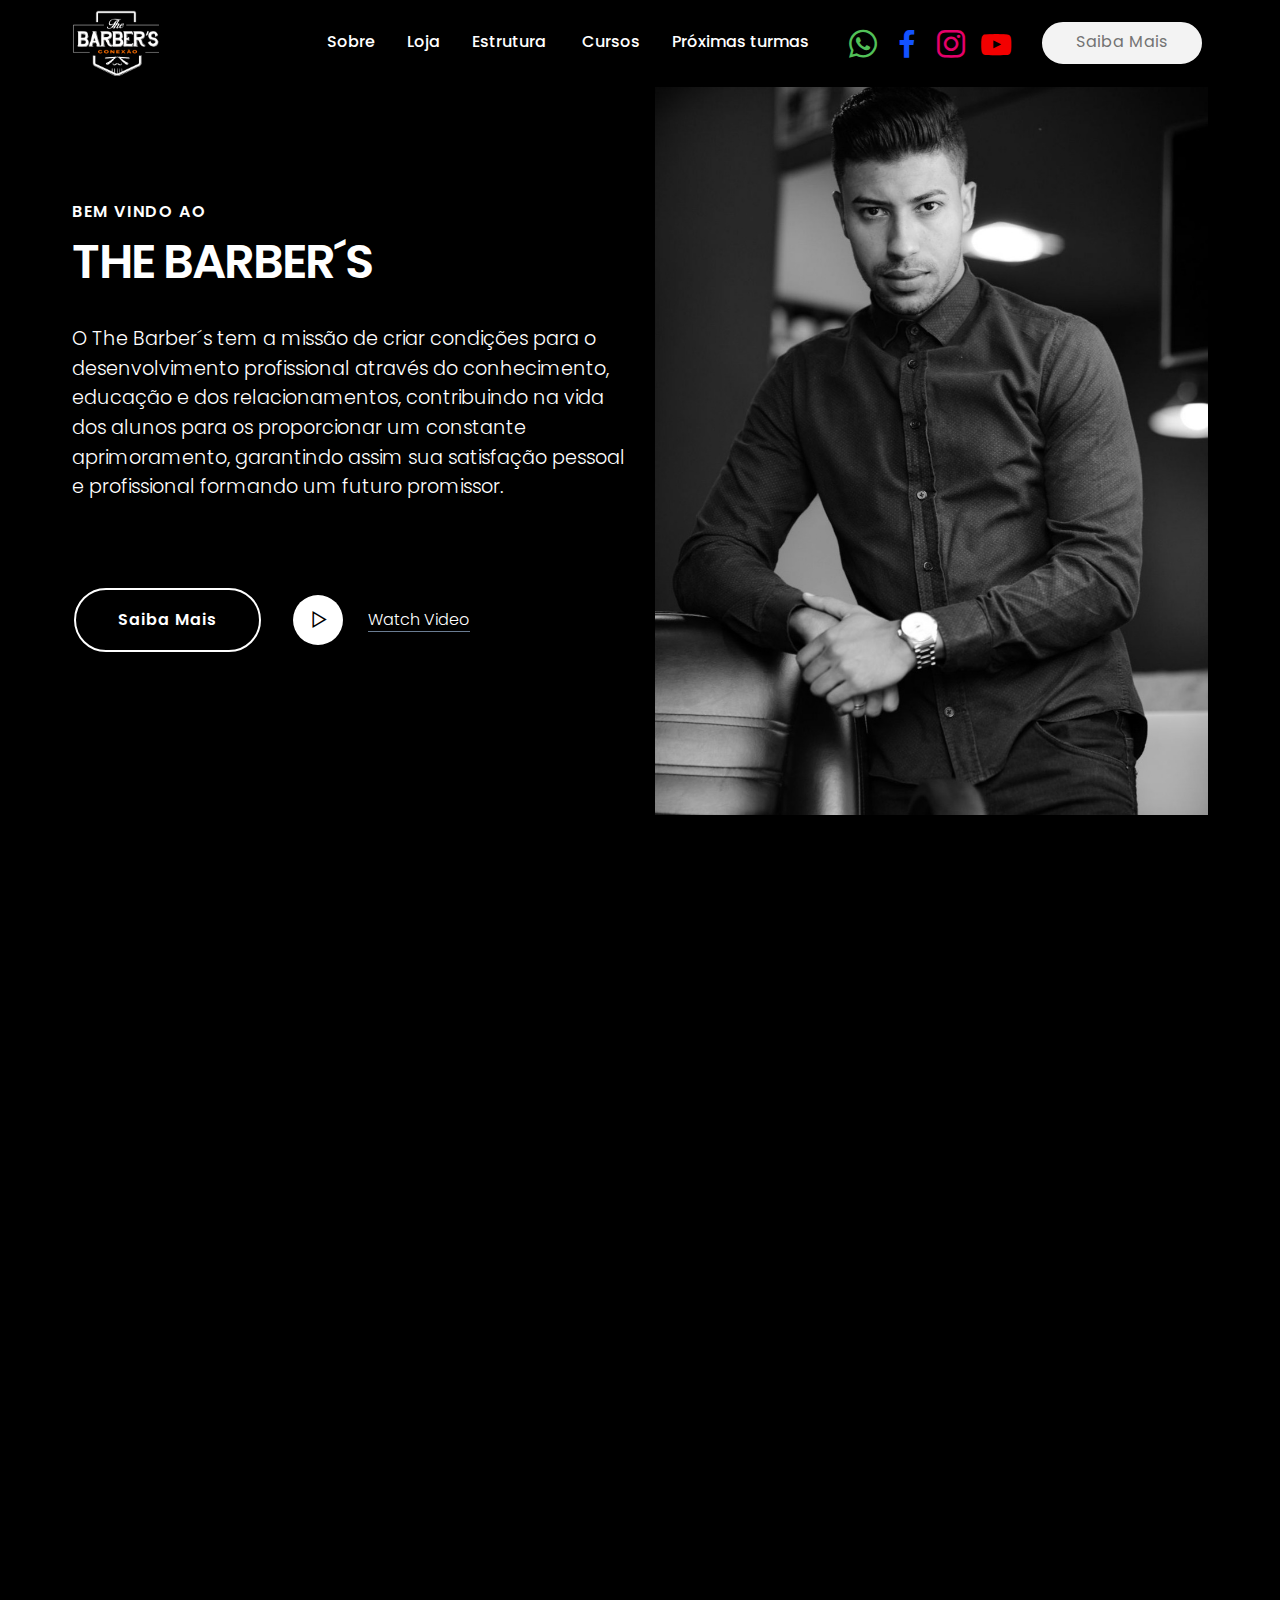
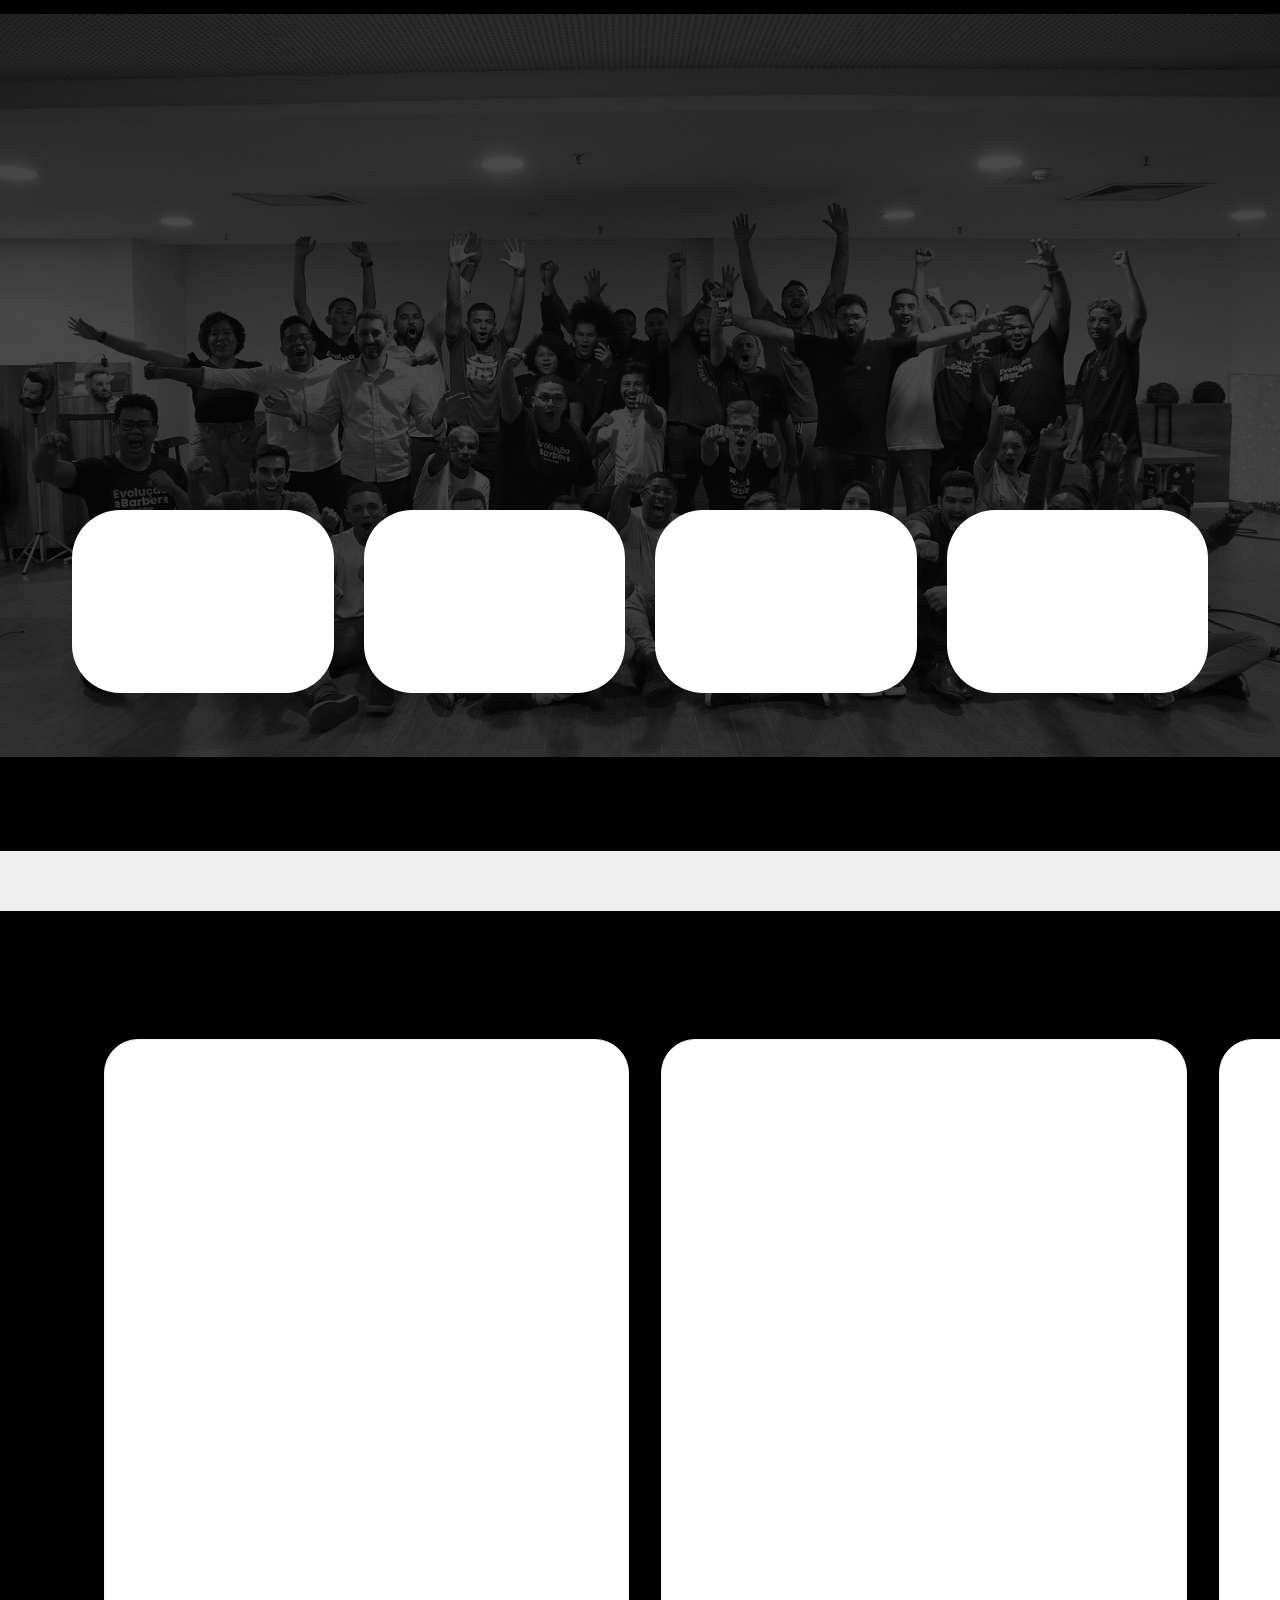
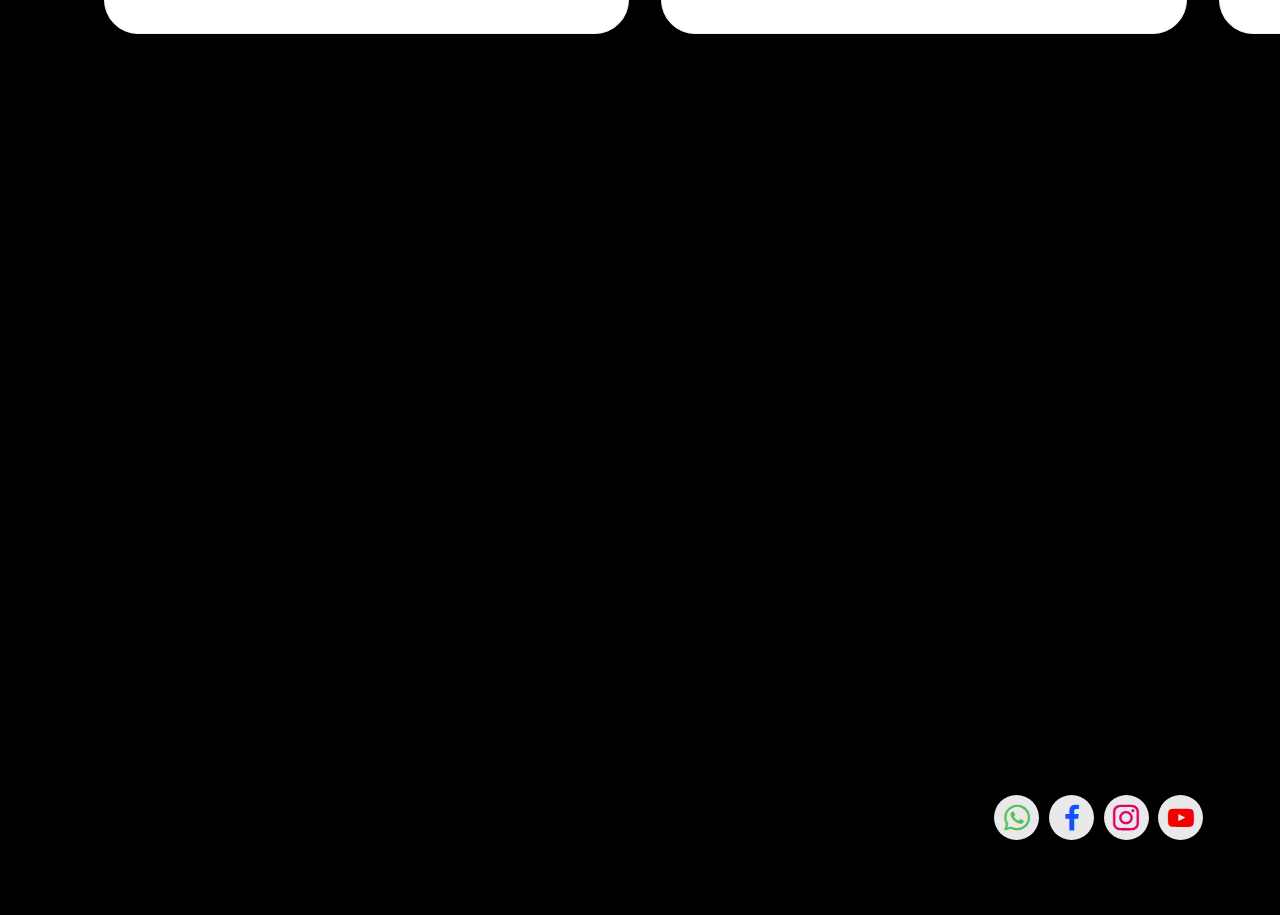
==== page1.html @ 545c78f2 "Add files via upload" ====
<!DOCTYPE html>
<html  >
<head>
  
  <meta charset="UTF-8">
  <meta http-equiv="X-UA-Compatible" content="IE=edge">
  
  <meta name="twitter:card" content="summary_large_image"/>
  <meta name="twitter:image:src" content="assets/images/page1-meta.png">
  <meta property="og:image" content="assets/images/page1-meta.png">
  <meta name="twitter:title" content="Cursos">
  <meta name="viewport" content="width=device-width, initial-scale=1, minimum-scale=1">
  <link rel="shortcut icon" href="assets/images/tge-barbers-dourado-128x128.png" type="image/x-icon">
  <meta name="description" content="O The Barber`s tem a missão de criar condições para o desenvolvimento profissional através do conhecimento, educação e dos relacionamentos, contribuindo na vida dos alunos para os proporcionar um constante aprimoramento, garantindo assim sua satisfação pessoal e profissional formando um futuro promissor.">
  
  
  <title>Cursos</title>
  <link rel="stylesheet" href="assets/web/assets/mobirise-icons2/mobirise2.css">
  <link rel="stylesheet" href="assets/web/assets/mobirise-icons/mobirise-icons.css">
  <link rel="stylesheet" href="assets/icon54-v2/style.css">
  <link rel="stylesheet" href="assets/tether/tether.min.css">
  <link rel="stylesheet" href="assets/bootstrap/css/bootstrap.min.css">
  <link rel="stylesheet" href="assets/bootstrap/css/bootstrap-grid.min.css">
  <link rel="stylesheet" href="assets/bootstrap/css/bootstrap-reboot.min.css">
  <link rel="stylesheet" href="assets/animatecss/animate.min.css">
    <link rel="stylesheet" href="assets/popup-overlay-plugin/style.css">
  <link rel="stylesheet" href="assets/dropdown/css/style.css">
  <link rel="stylesheet" href="assets/socicon/css/styles.css">
  <link rel="stylesheet" href="assets/theme/css/style.css">
  <link rel="preload" href="https://fonts.googleapis.com/css?family=Poppins:100,100i,200,200i,300,300i,400,400i,500,500i,600,600i,700,700i,800,800i,900,900i&display=swap" as="style" onload="this.onload=null;this.rel='stylesheet'">
  <noscript><link rel="stylesheet" href="https://fonts.googleapis.com/css?family=Poppins:100,100i,200,200i,300,300i,400,400i,500,500i,600,600i,700,700i,800,800i,900,900i&display=swap"></noscript>
  <link rel="preload" as="style" href="assets/mobirise/css/mbr-additional.css"><link rel="stylesheet" href="assets/mobirise/css/mbr-additional.css" type="text/css">
  
  
  
  

</head>
<body>
  
  <section class="header1 firmm4_header1 cid-tq0Q5koAk8" id="header1-3v">

    

    

    <div class="container">
        <div class="row justify-content-center align-items-center">
            <div class="col-lg-6 col-md-6 col-12 head_block">
                <h3 class="mbr-section-subtitle mbr-fonts-style display-4">BEM VINDO AO</h3>
                <h1 class="mbr-section-title mbr-fonts-style display-1"><strong>THE BARBER´S</strong></h1>
                <p class="mbr-text mbr-fonts-style display-7">O The Barber´s tem a missão de criar condições para o desenvolvimento profissional através do conhecimento, educação e dos relacionamentos, contribuindo na vida dos alunos para os proporcionar um constante aprimoramento, garantindo assim sua satisfação pessoal e profissional formando um futuro promissor.
<br>
<br></p>
                <div class="buttons_wrap">
                    <div class="btn_group">
                        <div class="mbr-section-btn"><a class="btn btn-md btn-secondary-outline display-4" href="#">Saiba Mais</a></div>
                        <div class="popup_video" data-modal=".modalWindow">
                            <div class="mbr-media show-modal">
                                <span class="mobi-mbri mobi-mbri-play mbr-iconfont mbr-iconfont-btn"></span>
                            </div>
                            <p class="popup__text mbr-fonts-style display-4">Watch Video</p>
                        </div>
                        <div>
                    </div>
                        <div class="modalWindow" style="display: none;">
                            <div class="modalWindow-container">
                                <div class="modalWindow-video-container">
                                    <div class="modalWindow-video">
                                        <iframe width="100%" height="100%" frameborder="0" allowfullscreen="1" data-src="https://youtu.be/35Im-lJHir0"></iframe>
                                    </div>
                                    <a class="close" role="button" data-dismiss="modal">
                                        <span aria-hidden="true" class="mbri-close mbr-iconfont closeModal"></span>
                                        <span class="sr-only">Close</span>
                                    </a>
                                </div>
                            </div>
                        </div>
                    </div>
                </div>
            </div>
            <div class="col-lg-6 col-md-7 col-12 image_img">
                <img src="assets/images/mmm-33601.preview-1201x1800.jpeg" alt="">
            </div>
        </div>
    </div>
</section>

<section class="clients header1 voyagem4_header1 cid-tq0MWwdfXC" data-interval="false" id="header1-3n">

	

	

	<div class="container">
		<div class="row align-items-center justify-content-center">
			<div class="col-12 col-lg-6 col-md-8 col-sm-8 title__block">
				<h1 class="mbr-section-title mbr-semibold mbr-fonts-style display-1">BEM VINDO AO <br>THE BARBER´S</h1>
				<h3 class="mbr-section-subtitle mbr-regular mbr-fonts-style display-7"><strong>O método de ensino do Bruno Brito</strong></h3>
				<p class="mbr-text mbr-fonts-style display-4">
					O The Barber´s tem a missão de criar condições para o desenvolvimento profissional através do conhecimento, educação e dos relacionamentos, contribuindo na vida dos alunos para os proporcionar um constante aprimoramento, garantindo assim sua satisfação pessoal e profissional formando um futuro promissor.
				</p>
				<div class="mbr-section-btn"><a class="btn btn-lg btn-white-outline display-4" href="#">Saiba Mais</a></div>
			</div>
			<div class="col-lg-6 col-12 col-md-8 slider__block">
				<div class="container">
					<div class="carousel slide" role="listbox" data-pause="true" data-keyboard="false" data-ride="false" data-interval="false">
						<ol class="carousel-indicators">
							<li data-slide-to="0" class="active"></li>
							<li data-slide-to="1"></li>
							<li data-slide-to="2"></li>
							
							
							
							
							
							
							
						</ol>
						<div class="carousel-inner" data-visible="3">
							
							
							
						<div class="carousel-item">
								<div class="media-container-row">
									<div class="col-md-12">
										<div class="wrap-img">
											<img src="assets/images/196797186-3990154527732680-6449252652005306484-n-conversimagem-1-1440x1080.jpg" class="img-responsive clients-img" alt="" title="">
										</div>
									</div>
								</div>
							</div><div class="carousel-item">
								<div class="media-container-row">
									<div class="col-md-12">
										<div class="wrap-img">
											<img src="assets/images/mmm-33601.preview-1201x1800.jpg" class="img-responsive clients-img" alt="" title="">
										</div>
									</div>
								</div>
							</div><div class="carousel-item">
								<div class="media-container-row">
									<div class="col-md-12">
										<div class="wrap-img">
											<img src="assets/images/311877788-5481981855216599-7639781666343405326-n-conversimagem-1440x963.jpg" class="img-responsive clients-img" alt="" title="">
										</div>
									</div>
								</div>
							</div></div>
						
					</div>
				</div>
			</div>
		</div>
	</div>
</section>

<section data-bs-version="5.1" class="header4 cid-tq0PJr2wJJ" id="header04-3q">
    

    <div class="mbr-overlay" style="opacity: 0.7; background-color: rgb(0, 0, 0);">
    </div>
    <div class="container">
        <div class="row">
            <div class="col-12 title">

                <h3 class="mbr-section-title mbr-fonts-style align-center display-1"><strong>BEM VINDO AO THE BARBER´S</strong></h3>
                

            </div>
        </div>
        <div class="row">
            <div class="card col-12 col-md-6 md-pb col-lg-3">
                <div class="card-wrapper">
                    <div class="card-box align-left">

                        <h5 class="card-title mbr-fonts-style m-0 p-0 display-1"><strong>2.000</strong></h5>

                    </div>
                    <p class="card-text align-left mbr-fonts-style pt-1 mb-0 display-5"><strong>Alunos</strong></p>
                    
                </div>
            </div>
            <div class="card col-12 col-md-6 md-pb col-lg-3">
                <div class="card-wrapper">
                    <div class="card-box align-center">

                        <h5 class="card-title align-left mbr-fonts-style m-0 p-0 display-1"><strong>200</strong></h5>

                    </div>
                    <p class="card-text align-left mbr-fonts-style pt-1 mb-0 display-5"><strong>Eventos</strong></p>
                    
                </div>
            </div>
            <div class="card col-12 col-md-6 md-pb col-lg-3">
                <div class="card-wrapper">
                    <div class="card-box align-center">

                        <h5 class="card-title align-left mbr-fonts-style m-0 p-0 display-1"><strong>30</strong></h5>

                    </div>
                    <p class="card-text align-left mbr-fonts-style pt-2 mb-0 display-5"><strong>Cidades</strong></p>
                    
                </div>
            </div>
            <div class="card col-12 col-md-6 md-pb col-lg-3">
                <div class="card-wrapper">
                    <div class="card-box align-center">

                        <h5 class="card-title align-left mbr-fonts-style m-0 p-0 display-1"><strong>120</strong></h5>

                    </div>
                    <p class="card-text align-left mbr-fonts-style pt-1 mb-0 display-5"><strong>Vídeo Aulas</strong></p>
                    
                </div>
            </div>
        </div>
    </div>
</section>

<section class="content02 carm4_content02 cid-tpUXzzDnGq" id="content02-23">

    

    
    <div class="container">
        <div class="row">
            <div class="card col-12 col-md-12">
                <div class="wrapper align-left">
                    <h3 class="mbr-section-title mbr-bold align-left mbr-fonts-style display-2"><span>&nbsp;</span>&nbsp;<span>PENSAR NÃO É fAZER! NOVAS AÇÕES GERAM NOVOS RESULTADOS!</span></h3>
                    
                    
                    
                </div>
            </div>
        </div>
    </div>
</section>

<section data-bs-version="5.1" class="menu menu1 cid-tpUXzAOGYc" once="menu" id="menu01-26">
    
    <nav class="navbar navbar-dropdown navbar-fixed-top navbar-expand-lg">
        <div class="container">
            <div class="navbar-brand">
                <span class="navbar-logo">
                    <a href="index.html">
                        <img src="assets/images/8324614-138x138.png" alt="" style="height: 4.1rem;">
                    </a>
                </span>
                
            </div>
            <button class="navbar-toggler" type="button" data-toggle="collapse" data-bs-toggle="collapse" data-target="#navbarSupportedContent" data-bs-target="#navbarSupportedContent" aria-controls="navbarNavAltMarkup" aria-expanded="false" aria-label="Toggle navigation">
                <div class="hamburger">
                    <span></span>
                    <span></span>
                    <span></span>
                    <span></span>
                </div>
            </button>
            <div class="collapse navbar-collapse" id="navbarSupportedContent">
                <ul class="navbar-nav nav-dropdown" data-app-modern-menu="true"><li class="nav-item"><a class="nav-link link text-white display-4" href="#" data-bs-toggle="dropdown" data-bs-auto-close="outside" aria-expanded="false">Sobre</a></li><li class="nav-item"><a class="nav-link link show text-white display-4" href="#" data-bs-auto-close="outside" aria-expanded="false">Loja</a></li>
                    <li class="nav-item"><a class="nav-link link text-white text-primary display-4" href="index.html#top">Estrutura</a></li>
                    <li class="nav-item"><a class="nav-link link text-white text-primary display-4" href="page1.html">&nbsp;Cursos</a>
                    </li><li class="nav-item"><a class="nav-link link text-white text-primary display-4" href="index.html">Próximas turmas</a></li></ul>
                <div class="icons-menu">
                    
                        <span class="p-2 mbr-iconfont socicon-whatsapp socicon" style="color: rgb(82, 193, 88); fill: rgb(82, 193, 88); font-size: 28px;"></span>
                    
                    
                        <span class="p-2 mbr-iconfont socicon-facebook socicon" style="font-size: 28px; color: rgb(19, 82, 255); fill: rgb(19, 82, 255);"></span>
                    
                    
                        <span class="p-2 mbr-iconfont socicon-instagram socicon" style="font-size: 28px; color: rgb(229, 0, 106); fill: rgb(229, 0, 106);"></span>
                    
                    
                        <span class="p-2 mbr-iconfont socicon-youtube socicon" style="color: rgb(243, 0, 0); fill: rgb(243, 0, 0); font-size: 30px;"></span>
                    
                </div>
                <div class="navbar-buttons mbr-section-btn"><a class="btn btn-sm btn-white display-4" href="#">Saiba Mais</a></div>
            </div>
        </div>
    </nav>
</section>

<section data-bs-version="5.1" class="slider1 mbr-embla cid-tq0DF3ybQV" id="slider1-3a">
    

    

    <div class="container">
        <div class="row title-block">
            <div class="col-12">
                <h4 class="mbr-section-title mbr-fonts-style display-1"><strong>Faça parte da próximas turma</strong></h4>
            </div>
        </div>
        <div class="embla" data-skip-snaps="true" data-align="center" data-contain-scroll="trimSnaps" data-auto-play-interval="10" data-draggable="true">
            <div class="embla__viewport container">
                <div class="embla__container">
                    <div class="embla__slide slider-image item features-image active" style="margin-left: 1rem; margin-right: 1rem;">
                        <div class="slide-content">
                            <div class="shadow item-wrapper">
                                <img src="assets/images/maxresdefault-1280x720.jpg" alt="" data-slide-to="0" data-bs-slide-to="0">
                                <div class="row">
                                    <div class="col-12 col-md-7">
                                        <h5 class="card-title mbr-fonts-style display-7"><strong>The&nbsp; Barber’s prático&nbsp;</strong></h5>
                                        <h5 class="card-text mbr-fonts-style display-4">Através do The Barber’s prático você terá acesso a conteúdos exclusivos e altamente relevantes para a formação completa e de alta performance dos profissionais.</h5>
                                    </div>
                                    <div class="col-12 col-md-5">
                                        <div class="mbr-section-btn"><a class="btn btn-black display-4" href="">Saiba Mais</a></div>
                                    </div>
                                </div>
                            </div>
                        </div>
                    </div><div class="embla__slide slider-image item features-image active" style="margin-left: 1rem; margin-right: 1rem;">
                        <div class="slide-content">
                            <div class="shadow item-wrapper">
                                <img src="assets/images/maxresdefault-998x561.jpg" alt="" data-slide-to="1" data-bs-slide-to="1">
                                <div class="row">
                                    <div class="col-12 col-md-7">
                                        <h5 class="card-title mbr-fonts-style display-7"><strong>The Barber’s prático&nbsp;</strong></h5>
                                        <h5 class="card-text mbr-fonts-style display-4">Através do The Barber’s prático você terá acesso a conteúdos exclusivos e altamente relevantes para a formação completa e de alta performance dos profissionais.</h5>
                                    </div>
                                    <div class="col-12 col-md-5">
                                        <div class="mbr-section-btn"><a class="btn btn-black display-4" href="">Saiba Mais</a></div>
                                    </div>
                                </div>
                            </div>
                        </div>
                    </div><div class="embla__slide slider-image item features-image" style="margin-left: 1rem; margin-right: 1rem;">
                        <div class="slide-content">
                            <div class="shadow item-wrapper">
                                <img src="assets/images/maxresdefault-1280x720.jpg" alt="" data-slide-to="2" data-bs-slide-to="2">
                                <div class="row">
                                    <div class="col-12 col-md-7">
                                        <h5 class="card-title mbr-fonts-style display-7"><strong>The Barber’s prático&nbsp;</strong></h5>
                                        <h5 class="card-text mbr-fonts-style display-4">Através do The Barber’s prático você terá acesso a conteúdos exclusivos e altamente relevantes para a formação completa e de alta performance dos profissionais.</h5>
                                    </div>
                                    <div class="col-12 col-md-5">
                                        <div class="mbr-section-btn"><a class="btn btn-black display-4" href="">Saiba Mais</a></div>
                                    </div>
                                </div>
                            </div>
                        </div>
                    </div>
                    
                    <div class="embla__slide slider-image item features-image" style="margin-left: 1rem; margin-right: 1rem;">
                        <div class="slide-content">
                            <div class="shadow item-wrapper">
                                <img src="assets/images/maxresdefault-998x561.jpg" alt="" data-slide-to="3" data-bs-slide-to="3">
                                <div class="row">
                                    <div class="col-12 col-md-7">
                                        <h5 class="card-title mbr-fonts-style display-7"><strong>&nbsp;The Barber’s prático&nbsp;</strong></h5>
                                        <h5 class="card-text mbr-fonts-style display-4">Através do The Barber’s prático você terá acesso a conteúdos exclusivos e altamente relevantes para a formação completa e de alta performance dos profissionais.</h5>
                                    </div>
                                    <div class="col-12 col-md-5">
                                        <div class="mbr-section-btn"><a class="btn btn-black display-4" href="">Saiba Mais</a></div>
                                    </div>
                                </div>
                            </div>
                        </div>
                    </div>
                </div>
            </div>
            <button class="embla__button embla__button--prev">
                <span class="mobi-mbri mobi-mbri-arrow-prev mbr-iconfont" aria-hidden="true"></span>
                <span class="sr-only visually-hidden visually-hidden">Previous</span>
            </button>
            <button class="embla__button embla__button--next">
                <span class="mobi-mbri mobi-mbri-arrow-next mbr-iconfont" aria-hidden="true"></span>
                <span class="sr-only visually-hidden visually-hidden">Next</span>
            </button>
        </div>
    </div>
</section>

<section class="gallery1 cid-tq0DJIJJ3m" id="agallery1-3c">
    
    
    <div class="container-fluid">
        <div class="row">
            <div class="mbr-section-head сol-12 col-lg-3">
                <h4 class="mbr-section-title mbr-fonts-style mb-0 display-5"><strong>Bem vindo ao The Barber’s&nbsp;</strong></h4>
                <h5 class="mbr-section-subtitle mbr-fonts-style mb-0 mt-2 display-4">A metodologia aplicada no The Barber’s prático irá revolucionar a sua carreira profissional e pessoal.</h5>
            </div>
            <div class="item features-image сol-12 col-md-4 col-lg-3">
                <div class="item-wrapper">
                    <div class="item-img">
                        <img src="assets/images/mmm-33601.preview-700x1049.jpg" alt="">
                        <div class="img-overlay"></div>
                    </div>
                    <div class="item-content">
                        
                        <h5 class="item-title mbr-fonts-style mb-0 display-4"><strong>Bem vindo ao</strong></h5>
                        <p class="mbr-text mbr-fonts-style display-7"><strong>The  Barber’s prático </strong></p>
                        <div class="mbr-section-btn item-footer mt-2">
                            <a href="" class="btn btn-primary item-btn display-7" target="_blank">
                                <span class="mobi-mbri mobi-mbri-right mbr-iconfont mbr-iconfont-btn"></span>
                            </a>
                        </div>
                    </div>
                </div>
            </div>
            <div class="item features-image сol-12 col-md-4 col-lg-3">
                <div class="item-wrapper">
                    <div class="item-img">
                        <img src="assets/images/mmm-33601.preview-700x1049.jpg" alt="">
                        <div class="img-overlay"></div>
                    </div>
                    <div class="item-content">
                        
                        <h5 class="item-title mbr-fonts-style mb-0 display-4"><strong>Bem vindo ao</strong></h5>
                        <p class="mbr-text mbr-fonts-style display-7">The  Barber’s prático </p>
                        <div class="mbr-section-btn item-footer mt-2">
                            <a href="" class="btn btn-primary item-btn display-7" target="_blank">
                                <span class="mobi-mbri mobi-mbri-right mbr-iconfont mbr-iconfont-btn"></span>
                            </a>
                        </div>
                    </div>
                </div>
            </div>
            <div class="item features-image сol-12 col-md-4 col-lg-3">
                <div class="item-wrapper">
                    <div class="item-img">
                        <img src="assets/images/mmm-33601.preview-700x1049.jpg" alt="">
                        <div class="img-overlay"></div>
                    </div>
                    <div class="item-content">
                        
                        <h5 class="item-title mbr-fonts-style mb-0 display-4"><strong>Bem vindo ao</strong></h5>
                        <p class="mbr-text mbr-fonts-style display-7"><strong>The  Barber’s prático </strong></p>
                        <div class="mbr-section-btn item-footer mt-2">
                            <a href="" class="btn btn-primary item-btn display-7" target="_blank">
                                <span class="mobi-mbri mobi-mbri-right mbr-iconfont mbr-iconfont-btn"></span>
                            </a>
                        </div>
                    </div>
                </div>
            </div>
        </div>
    </div>
</section>

<section class="footer02 dinerm4_footer02 cid-tpUXzBj0xy" once="footers" id="footer02-27">

	

	

	<div class="container">
		<div class="row align-center mbr-white">
			<div class="col-lg-8">
				<div class="row-links">
					<ul class="foot-menu">
						
						

						
						
						
						
					<li class="foot-menu-item mbr-fonts-style display-4">Sobre</li><li class="foot-menu-item mbr-fonts-style display-4">Loja</li><li class="foot-menu-item mbr-fonts-style display-4">Estrutura</li><li class="foot-menu-item mbr-fonts-style display-4">O curso</li><li class="foot-menu-item mbr-fonts-style display-4">Próximas turmas</li></ul>
				</div>

				<div class="row-copirayt">
					<p class="mbr-text mb-0 mbr-fonts-style mbr-white align-left display-4">
						© Copyright 2022&nbsp; The Barber´s - Todos os direitos reservados</p>
				</div>
			</div>

			<div class="col-lg-4">
				<div class="row social-row">
					<div class="social-list align-right">
						
						
						

						
					<div class="soc-item">
							
								<span class="mbr-iconfont mbr-iconfont-social socicon-whatsapp socicon" style="font-size: 26px; color: rgb(82, 193, 88); fill: rgb(82, 193, 88);"></span>
							
						</div><div class="soc-item">
							
								<span class="mbr-iconfont mbr-iconfont-social socicon-facebook socicon" style="font-size: 26px; color: rgb(19, 82, 255); fill: rgb(19, 82, 255);"></span>
							
						</div><div class="soc-item">
							
								<span class="mbr-iconfont mbr-iconfont-social socicon-instagram socicon" style="font-size: 26px; color: rgb(229, 0, 106); fill: rgb(229, 0, 106);"></span>
							
						</div><div class="soc-item">
							
								<span class="mbr-iconfont mbr-iconfont-social socicon-youtube socicon" style="color: rgb(243, 0, 0); fill: rgb(243, 0, 0); font-size: 26px;"></span>
							
						</div></div>
				</div>
			</div>
		</div>
	</div>
</section>


<script src="assets/web/assets/jquery/jquery.min.js"></script>
  <script src="assets/popper/popper.min.js"></script>
  <script src="assets/tether/tether.min.js"></script>
  <script src="assets/bootstrap/js/bootstrap.min.js"></script>
  <script src="assets/smoothscroll/smooth-scroll.js"></script>
  <script src="assets/viewportchecker/jquery.viewportchecker.js"></script>
      <script src="assets/playervimeo/vimeo_player.js"></script>
  <script src="assets/bootstrapcarouselswipe/bootstrap-carousel-swipe.js"></script>
  <script src="assets/mbr-clients-slider/mbr-clients-slider.js"></script>
  <script src="assets/dropdown/js/nav-dropdown.js"></script>
  <script src="assets/dropdown/js/navbar-dropdown.js"></script>
  <script src="assets/touchswipe/jquery.touch-swipe.min.js"></script>
  <script src="assets/embla/embla.min.js"></script>
  <script src="assets/embla/script.js"></script>
  <script src="assets/theme/js/script.js"></script>
  
  
  
  <input name="animation" type="hidden">
  
</body>
</html>
---- assets/web/assets/mobirise-icons2/mobirise2.css ----
@font-face {
  font-family: 'Moririse2';
  font-display: swap;
  src:  url('mobirise2.eot?f2bix4');
  src:  url('mobirise2.eot?f2bix4#iefix') format('embedded-opentype'),
    url('mobirise2.ttf?f2bix4') format('truetype'),
    url('mobirise2.woff?f2bix4') format('woff'),
    url('mobirise2.svg?f2bix4#mobirise2') format('svg');
  font-weight: normal;
  font-style: normal;
}

[class^="mobi-"], [class*=" mobi-"] {
  /* use !important to prevent issues with browser extensions that change fonts */
  font-family: 'Moririse2' !important;
  speak: none;
  font-style: normal;
  font-weight: normal;
  font-variant: normal;
  text-transform: none;
  line-height: 1;

  /* Better Font Rendering =========== */
  -webkit-font-smoothing: antialiased;
  -moz-osx-font-smoothing: grayscale;
}

.mobi-mbri-add-submenu:before {
  content: "\e900";
}
.mobi-mbri-alert:before {
  content: "\e901";
}
.mobi-mbri-align-center:before {
  content: "\e902";
}
.mobi-mbri-align-justify:before {
  content: "\e903";
}
.mobi-mbri-align-left:before {
  content: "\e904";
}
.mobi-mbri-align-right:before {
  content: "\e905";
}
.mobi-mbri-android:before {
  content: "\e906";
}
.mobi-mbri-apple:before {
  content: "\e907";
}
.mobi-mbri-arrow-down:before {
  content: "\e908";
}
.mobi-mbri-arrow-next:before {
  content: "\e909";
}
.mobi-mbri-arrow-prev:before {
  content: "\e90a";
}
.mobi-mbri-arrow-up:before {
  content: "\e90b";
}
.mobi-mbri-bold:before {
  content: "\e90c";
}
.mobi-mbri-bookmark:before {
  content: "\e90d";
}
.mobi-mbri-bootstrap:before {
  content: "\e90e";
}
.mobi-mbri-briefcase:before {
  content: "\e90f";
}
.mobi-mbri-browse:before {
  content: "\e910";
}
.mobi-mbri-bulleted-list:before {
  content: "\e911";
}
.mobi-mbri-calendar:before {
  content: "\e912";
}
.mobi-mbri-camera:before {
  content: "\e913";
}
.mobi-mbri-cart-add:before {
  content: "\e914";
}
.mobi-mbri-cart-full:before {
  content: "\e915";
}
.mobi-mbri-cash:before {
  content: "\e916";
}
.mobi-mbri-change-style:before {
  content: "\e917";
}
.mobi-mbri-chat:before {
  content: "\e918";
}
.mobi-mbri-clock:before {
  content: "\e919";
}
.mobi-mbri-close:before {
  content: "\e91a";
}
.mobi-mbri-cloud:before {
  content: "\e91b";
}
.mobi-mbri-code:before {
  content: "\e91c";
}
.mobi-mbri-contact-form:before {
  content: "\e91d";
}
.mobi-mbri-credit-card:before {
  content: "\e91e";
}
.mobi-mbri-cursor-click:before {
  content: "\e91f";
}
.mobi-mbri-cust-feedback:before {
  content: "\e920";
}
.mobi-mbri-database:before {
  content: "\e921";
}
.mobi-mbri-delivery:before {
  content: "\e922";
}
.mobi-mbri-desktop:before {
  content: "\e923";
}
.mobi-mbri-devices:before {
  content: "\e924";
}
.mobi-mbri-down:before {
  content: "\e925";
}
.mobi-mbri-download-2:before {
  content: "\e926";
}
.mobi-mbri-download:before {
  content: "\e927";
}
.mobi-mbri-drag-n-drop-2:before {
  content: "\e928";
}
.mobi-mbri-drag-n-drop:before {
  content: "\e929";
}
.mobi-mbri-edit-2:before {
  content: "\e92a";
}
.mobi-mbri-edit:before {
  content: "\e92b";
}
.mobi-mbri-error:before {
  content: "\e92c";
}
.mobi-mbri-extension:before {
  content: "\e92d";
}
.mobi-mbri-features:before {
  content: "\e92e";
}
.mobi-mbri-file:before {
  content: "\e92f";
}
.mobi-mbri-flag:before {
  content: "\e930";
}
.mobi-mbri-folder:before {
  content: "\e931";
}
.mobi-mbri-gift:before {
  content: "\e932";
}
.mobi-mbri-github:before {
  content: "\e933";
}
.mobi-mbri-globe-2:before {
  content: "\e934";
}
.mobi-mbri-globe:before {
  content: "\e935";
}
.mobi-mbri-growing-chart:before {
  content: "\e936";
}
.mobi-mbri-hearth:before {
  content: "\e937";
}
.mobi-mbri-help:before {
  content: "\e938";
}
.mobi-mbri-home:before {
  content: "\e939";
}
.mobi-mbri-hot-cup:before {
  content: "\e93a";
}
.mobi-mbri-idea:before {
  content: "\e93b";
}
.mobi-mbri-image-gallery:before {
  content: "\e93c";
}
.mobi-mbri-image-slider:before {
  content: "\e93d";
}
.mobi-mbri-info:before {
  content: "\e93e";
}
.mobi-mbri-italic:before {
  content: "\e93f";
}
.mobi-mbri-key:before {
  content: "\e940";
}
.mobi-mbri-laptop:before {
  content: "\e941";
}
.mobi-mbri-layers:before {
  content: "\e942";
}
.mobi-mbri-left-right:before {
  content: "\e943";
}
.mobi-mbri-left:before {
  content: "\e944";
}
.mobi-mbri-letter:before {
  content: "\e945";
}
.mobi-mbri-like:before {
  content: "\e946";
}
.mobi-mbri-link:before {
  content: "\e947";
}
.mobi-mbri-lock:before {
  content: "\e948";
}
.mobi-mbri-login:before {
  content: "\e949";
}
.mobi-mbri-logout:before {
  content: "\e94a";
}
.mobi-mbri-magic-stick:before {
  content: "\e94b";
}
.mobi-mbri-map-pin:before {
  content: "\e94c";
}
.mobi-mbri-menu:before {
  content: "\e94d";
}
.mobi-mbri-mobile-2:before {
  content: "\e94e";
}
.mobi-mbri-mobile-horizontal:before {
  content: "\e94f";
}
.mobi-mbri-mobile:before {
  content: "\e950";
}
.mobi-mbri-mobirise:before {
  content: "\e951";
}
.mobi-mbri-more-horizontal:before {
  content: "\e952";
}
.mobi-mbri-more-vertical:before {
  content: "\e953";
}
.mobi-mbri-music:before {
  content: "\e954";
}
.mobi-mbri-new-file:before {
  content: "\e955";
}
.mobi-mbri-numbered-list:before {
  content: "\e956";
}
.mobi-mbri-opened-folder:before {
  content: "\e957";
}
.mobi-mbri-pages:before {
  content: "\e958";
}
.mobi-mbri-paper-plane:before {
  content: "\e959";
}
.mobi-mbri-paperclip:before {
  content: "\e95a";
}
.mobi-mbri-phone:before {
  content: "\e95b";
}
.mobi-mbri-photo:before {
  content: "\e95c";
}
.mobi-mbri-photos:before {
  content: "\e95d";
}
.mobi-mbri-pin:before {
  content: "\e95e";
}
.mobi-mbri-play:before {
  content: "\e95f";
}
.mobi-mbri-plus:before {
  content: "\e960";
}
.mobi-mbri-preview:before {
  content: "\e961";
}
.mobi-mbri-print:before {
  content: "\e962";
}
.mobi-mbri-protect:before {
  content: "\e963";
}
.mobi-mbri-question:before {
  content: "\e964";
}
.mobi-mbri-quote-left:before {
  content: "\e965";
}
.mobi-mbri-quote-right:before {
  content: "\e966";
}
.mobi-mbri-redo:before {
  content: "\e967";
}
.mobi-mbri-refresh:before {
  content: "\e968";
}
.mobi-mbri-responsive-2:before {
  content: "\e969";
}
.mobi-mbri-responsive:before {
  content: "\e96a";
}
.mobi-mbri-right:before {
  content: "\e96b";
}
.mobi-mbri-rocket:before {
  content: "\e96c";
}
.mobi-mbri-sad-face:before {
  content: "\e96d";
}
.mobi-mbri-sale:before {
  content: "\e96e";
}
.mobi-mbri-save:before {
  content: "\e96f";
}
.mobi-mbri-search:before {
  content: "\e970";
}
.mobi-mbri-setting-2:before {
  content: "\e971";
}
.mobi-mbri-setting-3:before {
  content: "\e972";
}
.mobi-mbri-setting:before {
  content: "\e973";
}
.mobi-mbri-share:before {
  content: "\e974";
}
.mobi-mbri-shopping-bag:before {
  content: "\e975";
}
.mobi-mbri-shopping-basket:before {
  content: "\e976";
}
.mobi-mbri-shopping-cart:before {
  content: "\e977";
}
.mobi-mbri-sites:before {
  content: "\e978";
}
.mobi-mbri-smile-face:before {
  content: "\e979";
}
.mobi-mbri-speed:before {
  content: "\e97a";
}
.mobi-mbri-star:before {
  content: "\e97b";
}
.mobi-mbri-success:before {
  content: "\e97c";
}
.mobi-mbri-sun:before {
  content: "\e97d";
}
.mobi-mbri-sun2:before {
  content: "\e97e";
}
.mobi-mbri-tablet-vertical:before {
  content: "\e97f";
}
.mobi-mbri-tablet:before {
  content: "\e980";
}
.mobi-mbri-target:before {
  content: "\e981";
}
.mobi-mbri-timer:before {
  content: "\e982";
}
.mobi-mbri-to-ftp:before {
  content: "\e983";
}
.mobi-mbri-to-local-drive:before {
  content: "\e984";
}
.mobi-mbri-touch-swipe:before {
  content: "\e985";
}
.mobi-mbri-touch:before {
  content: "\e986";
}
.mobi-mbri-trash:before {
  content: "\e987";
}
.mobi-mbri-underline:before {
  content: "\e988";
}
.mobi-mbri-undo:before {
  content: "\e989";
}
.mobi-mbri-unlink:before {
  content: "\e98a";
}
.mobi-mbri-unlock:before {
  content: "\e98b";
}
.mobi-mbri-up-down:before {
  content: "\e98c";
}
.mobi-mbri-up:before {
  content: "\e98d";
}
.mobi-mbri-update:before {
  content: "\e98e";
}
.mobi-mbri-upload-2:before {
  content: "\e98f";
}
.mobi-mbri-upload:before {
  content: "\e990";
}
.mobi-mbri-user-2:before {
  content: "\e991";
}
.mobi-mbri-user:before {
  content: "\e992";
}
.mobi-mbri-users:before {
  content: "\e993";
}
.mobi-mbri-video-play:before {
  content: "\e994";
}
.mobi-mbri-video:before {
  content: "\e995";
}
.mobi-mbri-watch:before {
  content: "\e996";
}
.mobi-mbri-website-theme-2:before {
  content: "\e997";
}
.mobi-mbri-website-theme:before {
  content: "\e998";
}
.mobi-mbri-wifi:before {
  content: "\e999";
}
.mobi-mbri-windows:before {
  content: "\e99a";
}
.mobi-mbri-zoom-in:before {
  content: "\e99b";
}
.mobi-mbri-zoom-out:before {
  content: "\e99c";
}
---- assets/web/assets/mobirise-icons/mobirise-icons.css ----
@font-face {
  font-family: 'MobiriseIcons';
  src:  url('mobirise-icons.eot?spat4u');
  src:  url('mobirise-icons.eot?spat4u#iefix') format('embedded-opentype'),
    url('mobirise-icons.ttf?spat4u') format('truetype'),
    url('mobirise-icons.woff?spat4u') format('woff'),
    url('mobirise-icons.svg?spat4u#MobiriseIcons') format('svg');
  font-weight: normal;
  font-style: normal;
  font-display: swap;
}

[class^="mbri-"], [class*=" mbri-"] {
  /* use !important to prevent issues with browser extensions that change fonts */
  font-family: MobiriseIcons !important;
  speak: none;
  font-style: normal;
  font-weight: normal;
  font-variant: normal;
  text-transform: none;
  line-height: 1;

  /* Better Font Rendering =========== */
  -webkit-font-smoothing: antialiased;
  -moz-osx-font-smoothing: grayscale;
}

.mbri-add-submenu:before {
  content: "\e900";
}
.mbri-alert:before {
  content: "\e901";
}
.mbri-align-center:before {
  content: "\e902";
}
.mbri-align-justify:before {
  content: "\e903";
}
.mbri-align-left:before {
  content: "\e904";
}
.mbri-align-right:before {
  content: "\e905";
}
.mbri-android:before {
  content: "\e906";
}
.mbri-apple:before {
  content: "\e907";
}
.mbri-arrow-down:before {
  content: "\e908";
}
.mbri-arrow-next:before {
  content: "\e909";
}
.mbri-arrow-prev:before {
  content: "\e90a";
}
.mbri-arrow-up:before {
  content: "\e90b";
}
.mbri-bold:before {
  content: "\e90c";
}
.mbri-bookmark:before {
  content: "\e90d";
}
.mbri-bootstrap:before {
  content: "\e90e";
}
.mbri-briefcase:before {
  content: "\e90f";
}
.mbri-browse:before {
  content: "\e910";
}
.mbri-bulleted-list:before {
  content: "\e911";
}
.mbri-calendar:before {
  content: "\e912";
}
.mbri-camera:before {
  content: "\e913";
}
.mbri-cart-add:before {
  content: "\e914";
}
.mbri-cart-full:before {
  content: "\e915";
}
.mbri-cash:before {
  content: "\e916";
}
.mbri-change-style:before {
  content: "\e917";
}
.mbri-chat:before {
  content: "\e918";
}
.mbri-clock:before {
  content: "\e919";
}
.mbri-close:before {
  content: "\e91a";
}
.mbri-cloud:before {
  content: "\e91b";
}
.mbri-code:before {
  content: "\e91c";
}
.mbri-contact-form:before {
  content: "\e91d";
}
.mbri-credit-card:before {
  content: "\e91e";
}
.mbri-cursor-click:before {
  content: "\e91f";
}
.mbri-cust-feedback:before {
  content: "\e920";
}
.mbri-database:before {
  content: "\e921";
}
.mbri-delivery:before {
  content: "\e922";
}
.mbri-desktop:before {
  content: "\e923";
}
.mbri-devices:before {
  content: "\e924";
}
.mbri-down:before {
  content: "\e925";
}
.mbri-download:before {
  content: "\e989";
}
.mbri-drag-n-drop:before {
  content: "\e927";
}
.mbri-drag-n-drop2:before {
  content: "\e928";
}
.mbri-edit:before {
  content: "\e929";
}
.mbri-edit2:before {
  content: "\e92a";
}
.mbri-error:before {
  content: "\e92b";
}
.mbri-extension:before {
  content: "\e92c";
}
.mbri-features:before {
  content: "\e92d";
}
.mbri-file:before {
  content: "\e92e";
}
.mbri-flag:before {
  content: "\e92f";
}
.mbri-folder:before {
  content: "\e930";
}
.mbri-gift:before {
  content: "\e931";
}
.mbri-github:before {
  content: "\e932";
}
.mbri-globe:before {
  content: "\e933";
}
.mbri-globe-2:before {
  content: "\e934";
}
.mbri-growing-chart:before {
  content: "\e935";
}
.mbri-hearth:before {
  content: "\e936";
}
.mbri-help:before {
  content: "\e937";
}
.mbri-home:before {
  content: "\e938";
}
.mbri-hot-cup:before {
  content: "\e939";
}
.mbri-idea:before {
  content: "\e93a";
}
.mbri-image-gallery:before {
  content: "\e93b";
}
.mbri-image-slider:before {
  content: "\e93c";
}
.mbri-info:before {
  content: "\e93d";
}
.mbri-italic:before {
  content: "\e93e";
}
.mbri-key:before {
  content: "\e93f";
}
.mbri-laptop:before {
  content: "\e940";
}
.mbri-layers:before {
  content: "\e941";
}
.mbri-left-right:before {
  content: "\e942";
}
.mbri-left:before {
  content: "\e943";
}
.mbri-letter:before {
  content: "\e944";
}
.mbri-like:before {
  content: "\e945";
}
.mbri-link:before {
  content: "\e946";
}
.mbri-lock:before {
  content: "\e947";
}
.mbri-login:before {
  content: "\e948";
}
.mbri-logout:before {
  content: "\e949";
}
.mbri-magic-stick:before {
  content: "\e94a";
}
.mbri-map-pin:before {
  content: "\e94b";
}
.mbri-menu:before {
  content: "\e94c";
}
.mbri-mobile:before {
  content: "\e94d";
}
.mbri-mobile2:before {
  content: "\e94e";
}
.mbri-mobirise:before {
  content: "\e94f";
}
.mbri-more-horizontal:before {
  content: "\e950";
}
.mbri-more-vertical:before {
  content: "\e951";
}
.mbri-music:before {
  content: "\e952";
}
.mbri-new-file:before {
  content: "\e953";
}
.mbri-numbered-list:before {
  content: "\e954";
}
.mbri-opened-folder:before {
  content: "\e955";
}
.mbri-pages:before {
  content: "\e956";
}
.mbri-paper-plane:before {
  content: "\e957";
}
.mbri-paperclip:before {
  content: "\e958";
}
.mbri-photo:before {
  content: "\e959";
}
.mbri-photos:before {
  content: "\e95a";
}
.mbri-pin:before {
  content: "\e95b";
}
.mbri-play:before {
  content: "\e95c";
}
.mbri-plus:before {
  content: "\e95d";
}
.mbri-preview:before {
  content: "\e95e";
}
.mbri-print:before {
  content: "\e95f";
}
.mbri-protect:before {
  content: "\e960";
}
.mbri-question:before {
  content: "\e961";
}
.mbri-quote-left:before {
  content: "\e962";
}
.mbri-quote-right:before {
  content: "\e963";
}
.mbri-refresh:before {
  content: "\e964";
}
.mbri-responsive:before {
  content: "\e965";
}
.mbri-right:before {
  content: "\e966";
}
.mbri-rocket:before {
  content: "\e967";
}
.mbri-sad-face:before {
  content: "\e968";
}
.mbri-sale:before {
  content: "\e969";
}
.mbri-save:before {
  content: "\e96a";
}
.mbri-search:before {
  content: "\e96b";
}
.mbri-setting:before {
  content: "\e96c";
}
.mbri-setting2:before {
  content: "\e96d";
}
.mbri-setting3:before {
  content: "\e96e";
}
.mbri-share:before {
  content: "\e96f";
}
.mbri-shopping-bag:before {
  content: "\e970";
}
.mbri-shopping-basket:before {
  content: "\e971";
}
.mbri-shopping-cart:before {
  content: "\e972";
}
.mbri-sites:before {
  content: "\e973";
}
.mbri-smile-face:before {
  content: "\e974";
}
.mbri-speed:before {
  content: "\e975";
}
.mbri-star:before {
  content: "\e976";
}
.mbri-success:before {
  content: "\e977";
}
.mbri-sun:before {
  content: "\e978";
}
.mbri-sun2:before {
  content: "\e979";
}
.mbri-tablet:before {
  content: "\e97a";
}
.mbri-tablet-vertical:before {
  content: "\e97b";
}
.mbri-target:before {
  content: "\e97c";
}
.mbri-timer:before {
  content: "\e97d";
}
.mbri-to-ftp:before {
  content: "\e97e";
}
.mbri-to-local-drive:before {
  content: "\e97f";
}
.mbri-touch-swipe:before {
  content: "\e980";
}
.mbri-touch:before {
  content: "\e981";
}
.mbri-trash:before {
  content: "\e982";
}
.mbri-underline:before {
  content: "\e983";
}
.mbri-unlink:before {
  content: "\e984";
}
.mbri-unlock:before {
  content: "\e985";
}
.mbri-up-down:before {
  content: "\e986";
}
.mbri-up:before {
  content: "\e987";
}
.mbri-update:before {
  content: "\e988";
}
.mbri-upload:before {
 content: "\e926"; 
}
.mbri-user:before {
  content: "\e98a";
}
.mbri-user2:before {
  content: "\e98b";
}
.mbri-users:before {
  content: "\e98c";
}
.mbri-video:before {
  content: "\e98d";
}
.mbri-video-play:before {
  content: "\e98e";
}
.mbri-watch:before {
  content: "\e98f";
}
.mbri-website-theme:before {
  content: "\e990";
}
.mbri-wifi:before {
  content: "\e991";
}
.mbri-windows:before {
  content: "\e992";
}
.mbri-zoom-out:before {
  content: "\e993";
}
.mbri-redo:before {
  content: "\e994";
}
.mbri-undo:before {
  content: "\e995";
}
---- assets/icon54-v2/style.css ----
@font-face {
    font-family: 'icon54-v2';
    src: url('fonts/icon54-v2.eot?3tvhdh');
    src: url('fonts/icon54-v2.eot?3tvhdh#iefix') format('embedded-opentype'),
        url('fonts/icon54-v2.ttf?3tvhdh') format('truetype'),
        url('fonts/icon54-v2.woff?3tvhdh') format('woff'),
        url('fonts/icon54-v2.svg?3tvhdh#icon54-v2') format('svg');
    font-weight: normal;
    font-style: normal;
}

[class^='icon54-v2-'],
[class*=' icon54-v2-'] {
    /* use !important to prevent issues with browser extensions that change fonts */
    font-family: 'icon54-v2' !important;
    speak: none;
    font-style: normal;
    font-weight: normal;
    font-variant: normal;
    text-transform: none;
    line-height: 1;

    /* Better Font Rendering =========== */
    -webkit-font-smoothing: antialiased;
    -moz-osx-font-smoothing: grayscale;
}

.icon54-v2-israel::before {
    content: '\e900';
}
.icon54-v2-year-aniversary-23::before {
    content: '\e901';
}
.icon54-v2-year-aniversary3::before {
    content: '\e902';
}
.icon54-v2-st-place::before {
    content: '\e903';
}
.icon54-v2-nd-place::before {
    content: '\e904';
}
.icon54-v2-rd-place::before {
    content: '\e905';
}
.icon54-v2-stars::before {
    content: '\e906';
}
.icon54-v2-year-aniversary-2::before {
    content: '\e907';
}
.icon54-v2-year-aniversary::before {
    content: '\e908';
}
.icon54-v2-year-aniversary-22::before {
    content: '\e909';
}
.icon54-v2-year-aniversary2::before {
    content: '\e90a';
}
.icon54-v2-accessibility::before {
    content: '\e90b';
}
.icon54-v2-acorn::before {
    content: '\e90c';
}
.icon54-v2-add-app::before {
    content: '\e90d';
}
.icon54-v2-add-award-badge::before {
    content: '\e90e';
}
.icon54-v2-add-heart::before {
    content: '\e90f';
}
.icon54-v2-add-rating::before {
    content: '\e910';
}
.icon54-v2-addon::before {
    content: '\e911';
}
.icon54-v2-air-balloon::before {
    content: '\e912';
}
.icon54-v2-air-condition::before {
    content: '\e913';
}
.icon54-v2-airplane::before {
    content: '\e914';
}
.icon54-v2-airport::before {
    content: '\e915';
}
.icon54-v2-allert-app::before {
    content: '\e916';
}
.icon54-v2-allow-copying::before {
    content: '\e917';
}
.icon54-v2-allow-redistribution::before {
    content: '\e918';
}
.icon54-v2-almond::before {
    content: '\e919';
}
.icon54-v2-analitics::before {
    content: '\e91a';
}
.icon54-v2-ananas::before {
    content: '\e91b';
}
.icon54-v2-anchor::before {
    content: '\e91c';
}
.icon54-v2-angle-ruler::before {
    content: '\e91d';
}
.icon54-v2-app-1::before {
    content: '\e91e';
}
.icon54-v2-app-2::before {
    content: '\e91f';
}
.icon54-v2-app-error::before {
    content: '\e920';
}
.icon54-v2-app-settings::before {
    content: '\e921';
}
.icon54-v2-app-tile-task::before {
    content: '\e922';
}
.icon54-v2-app-window::before {
    content: '\e923';
}
.icon54-v2-apple::before {
    content: '\e924';
}
.icon54-v2-application-user::before {
    content: '\e925';
}
.icon54-v2-application::before {
    content: '\e926';
}
.icon54-v2-arc-de-triomphe::before {
    content: '\e927';
}
.icon54-v2-architecture::before {
    content: '\e928';
}
.icon54-v2-arrived::before {
    content: '\e929';
}
.icon54-v2-arriving::before {
    content: '\e92a';
}
.icon54-v2-artichoke::before {
    content: '\e92b';
}
.icon54-v2-asparagus::before {
    content: '\e92c';
}
.icon54-v2-attach-app::before {
    content: '\e92d';
}
.icon54-v2-attention::before {
    content: '\e92e';
}
.icon54-v2-avocado::before {
    content: '\e92f';
}
.icon54-v2-award-1::before {
    content: '\e930';
}
.icon54-v2-award-2::before {
    content: '\e931';
}
.icon54-v2-award-badge-shopping::before {
    content: '\e932';
}
.icon54-v2-award-stamp-2::before {
    content: '\e933';
}
.icon54-v2-award-stamp::before {
    content: '\e934';
}
.icon54-v2-axe::before {
    content: '\e935';
}
.icon54-v2-badge-star::before {
    content: '\e936';
}
.icon54-v2-bag-conveyer::before {
    content: '\e937';
}
.icon54-v2-bag-weight::before {
    content: '\e938';
}
.icon54-v2-bag::before {
    content: '\e939';
}
.icon54-v2-bakelite::before {
    content: '\e93a';
}
.icon54-v2-ball::before {
    content: '\e93b';
}
.icon54-v2-banana::before {
    content: '\e93c';
}
.icon54-v2-bank-1::before {
    content: '\e93d';
}
.icon54-v2-bank-2::before {
    content: '\e93e';
}
.icon54-v2-barber-shop::before {
    content: '\e93f';
}
.icon54-v2-barber\'s-razor::before {
 content: '\e940';

}
.icon54-v2-barcode-app::before {
    content: '\e941';
}
.icon54-v2-barn::before {
    content: '\e942';
}
.icon54-v2-barrow::before {
    content: '\e943';
}
.icon54-v2-basketball-cup::before {
    content: '\e944';
}
.icon54-v2-beard-1::before {
    content: '\e945';
}
.icon54-v2-beard-2::before {
    content: '\e946';
}
.icon54-v2-beard-3::before {
    content: '\e947';
}
.icon54-v2-beard-4::before {
    content: '\e948';
}
.icon54-v2-berlin-tv-tower::before {
    content: '\e949';
}
.icon54-v2-bicycle-1::before {
    content: '\e94a';
}
.icon54-v2-bicycle-2::before {
    content: '\e94b';
}
.icon54-v2-big-ben::before {
    content: '\e94c';
}
.icon54-v2-binar-code-2::before {
    content: '\e94d';
}
.icon54-v2-binar-code::before {
    content: '\e94e';
}
.icon54-v2-bishop-1::before {
    content: '\e94f';
}
.icon54-v2-bishop-2::before {
    content: '\e950';
}
.icon54-v2-bitcoin-app::before {
    content: '\e951';
}
.icon54-v2-blueberries::before {
    content: '\e952';
}
.icon54-v2-bologna::before {
    content: '\e953';
}
.icon54-v2-booklet-female-1::before {
    content: '\e954';
}
.icon54-v2-booklet-female-2::before {
    content: '\e955';
}
.icon54-v2-booklet-male-1::before {
    content: '\e956';
}
.icon54-v2-booklet-male-2::before {
    content: '\e957';
}
.icon54-v2-bookmark-app::before {
    content: '\e958';
}
.icon54-v2-bow-1::before {
    content: '\e959';
}
.icon54-v2-bow-2::before {
    content: '\e95a';
}
.icon54-v2-brick::before {
    content: '\e95b';
}
.icon54-v2-bridge-1::before {
    content: '\e95c';
}
.icon54-v2-bridge-2::before {
    content: '\e95d';
}
.icon54-v2-broccoli::before {
    content: '\e95e';
}
.icon54-v2-bucket::before {
    content: '\e95f';
}
.icon54-v2-bug-fix::before {
    content: '\e960';
}
.icon54-v2-bug::before {
    content: '\e961';
}
.icon54-v2-bulldozer::before {
    content: '\e962';
}
.icon54-v2-burj-khalifa-dubai::before {
    content: '\e963';
}
.icon54-v2-bus-station::before {
    content: '\e964';
}
.icon54-v2-c-plus-plus-1::before {
    content: '\e965';
}
.icon54-v2-c-plus-plus-2::before {
    content: '\e966';
}
.icon54-v2-cabbage::before {
    content: '\e967';
}
.icon54-v2-calippers::before {
    content: '\e968';
}
.icon54-v2-camera::before {
    content: '\e969';
}
.icon54-v2-caravan::before {
    content: '\e96a';
}
.icon54-v2-carrot::before {
    content: '\e96b';
}
.icon54-v2-cashew::before {
    content: '\e96c';
}
.icon54-v2-castle::before {
    content: '\e96d';
}
.icon54-v2-castte::before {
    content: '\e96e';
}
.icon54-v2-cement-trovel::before {
    content: '\e96f';
}
.icon54-v2-cemetery::before {
    content: '\e970';
}
.icon54-v2-central-television-beijing::before {
    content: '\e971';
}
.icon54-v2-chain-sawe::before {
    content: '\e972';
}
.icon54-v2-chat-app::before {
    content: '\e973';
}
.icon54-v2-cherry-tomato::before {
    content: '\e974';
}
.icon54-v2-cherry::before {
    content: '\e975';
}
.icon54-v2-chess-board::before {
    content: '\e976';
}
.icon54-v2-chess-clock::before {
    content: '\e977';
}
.icon54-v2-chili::before {
    content: '\e978';
}
.icon54-v2-chinese-lettuce::before {
    content: '\e979';
}
.icon54-v2-church-1::before {
    content: '\e97a';
}
.icon54-v2-church-2::before {
    content: '\e97b';
}
.icon54-v2-circle-star::before {
    content: '\e97c';
}
.icon54-v2-clean-code::before {
    content: '\e97d';
}
.icon54-v2-clear-rating::before {
    content: '\e97e';
}
.icon54-v2-clipboard::before {
    content: '\e97f';
}
.icon54-v2-cloud-app::before {
    content: '\e980';
}
.icon54-v2-clove::before {
    content: '\e981';
}
.icon54-v2-cocktail::before {
    content: '\e982';
}
.icon54-v2-cocoa-pod::before {
    content: '\e983';
}
.icon54-v2-coconut::before {
    content: '\e984';
}
.icon54-v2-code-1::before {
    content: '\e985';
}
.icon54-v2-code-2::before {
    content: '\e986';
}
.icon54-v2-code-doc::before {
    content: '\e987';
}
.icon54-v2-colosseum::before {
    content: '\e988';
}
.icon54-v2-comb-1::before {
    content: '\e989';
}
.icon54-v2-comb-2::before {
    content: '\e98a';
}
.icon54-v2-compass::before {
    content: '\e98b';
}
.icon54-v2-computer-app::before {
    content: '\e98c';
}
.icon54-v2-computer-user::before {
    content: '\e98d';
}
.icon54-v2-connecting-users::before {
    content: '\e98e';
}
.icon54-v2-content-view::before {
    content: '\e98f';
}
.icon54-v2-cop-badge::before {
    content: '\e990';
}
.icon54-v2-copyright-app::before {
    content: '\e991';
}
.icon54-v2-copyright-doc::before {
    content: '\e992';
}
.icon54-v2-copyright::before {
    content: '\e993';
}
.icon54-v2-crain-hook::before {
    content: '\e994';
}
.icon54-v2-crain::before {
    content: '\e995';
}
.icon54-v2-creative-commun-doc::before {
    content: '\e996';
}
.icon54-v2-creative-commun::before {
    content: '\e997';
}
.icon54-v2-css-2::before {
    content: '\e998';
}
.icon54-v2-css-3::before {
    content: '\e999';
}
.icon54-v2-css1::before {
    content: '\e99a';
}
.icon54-v2-cup-2::before {
    content: '\e99b';
}
.icon54-v2-cup-3::before {
    content: '\e99c';
}
.icon54-v2-cut::before {
    content: '\e99d';
}
.icon54-v2-cutlery::before {
    content: '\e99e';
}
.icon54-v2-cutter::before {
    content: '\e99f';
}
.icon54-v2-database::before {
    content: '\e9a0';
}
.icon54-v2-deer::before {
    content: '\e9a1';
}
.icon54-v2-departed::before {
    content: '\e9a2';
}
.icon54-v2-departing::before {
    content: '\e9a3';
}
.icon54-v2-detail-view::before {
    content: '\e9a4';
}
.icon54-v2-detailes-pane::before {
    content: '\e9a5';
}
.icon54-v2-diploma::before {
    content: '\e9a6';
}
.icon54-v2-disabled-man::before {
    content: '\e9a7';
}
.icon54-v2-disc-cutter::before {
    content: '\e9a8';
}
.icon54-v2-discount-sticker::before {
    content: '\e9a9';
}
.icon54-v2-dislike::before {
    content: '\e9aa';
}
.icon54-v2-dismiss-app::before {
    content: '\e9ab';
}
.icon54-v2-dismiss-award-badge::before {
    content: '\e9ac';
}
.icon54-v2-dismiss-heart::before {
    content: '\e9ad';
}
.icon54-v2-dismiss-rating::before {
    content: '\e9ae';
}
.icon54-v2-diving-goggles::before {
    content: '\e9af';
}
.icon54-v2-dog-tag::before {
    content: '\e9b0';
}
.icon54-v2-dollar-app::before {
    content: '\e9b1';
}
.icon54-v2-done-app::before {
    content: '\e9b2';
}
.icon54-v2-done-award-badge::before {
    content: '\e9b3';
}
.icon54-v2-done-heart::before {
    content: '\e9b4';
}
.icon54-v2-done-rating::before {
    content: '\e9b5';
}
.icon54-v2-door::before {
    content: '\e9b6';
}
.icon54-v2-download-app::before {
    content: '\e9b7';
}
.icon54-v2-download::before {
    content: '\e9b8';
}
.icon54-v2-drag-and-drop::before {
    content: '\e9b9';
}
.icon54-v2-drilling-machine-2::before {
    content: '\e9ba';
}
.icon54-v2-drilling-machine::before {
    content: '\e9bb';
}
.icon54-v2-drive-app::before {
    content: '\e9bc';
}
.icon54-v2-driver-licence-female::before {
    content: '\e9bd';
}
.icon54-v2-driver-license-male::before {
    content: '\e9be';
}
.icon54-v2-dropbox-app::before {
    content: '\e9bf';
}
.icon54-v2-dubai::before {
    content: '\e9c0';
}
.icon54-v2-durian::before {
    content: '\e9c1';
}
.icon54-v2-earth-map::before {
    content: '\e9c2';
}
.icon54-v2-easter-island::before {
    content: '\e9c3';
}
.icon54-v2-eat-heart::before {
    content: '\e9c4';
}
.icon54-v2-eating-award-badge::before {
    content: '\e9c5';
}
.icon54-v2-edit-app::before {
    content: '\e9c6';
}
.icon54-v2-eggplant::before {
    content: '\e9c7';
}
.icon54-v2-egypt-pyramid::before {
    content: '\e9c8';
}
.icon54-v2-eiffel-tower::before {
    content: '\e9c9';
}
.icon54-v2-elevator::before {
    content: '\e9ca';
}
.icon54-v2-email-app-1::before {
    content: '\e9cb';
}
.icon54-v2-email-app-2::before {
    content: '\e9cc';
}
.icon54-v2-empire-state-building::before {
    content: '\e9cd';
}
.icon54-v2-empty-star::before {
    content: '\e9ce';
}
.icon54-v2-equalizer::before {
    content: '\e9cf';
}
.icon54-v2-escalator-down::before {
    content: '\e9d0';
}
.icon54-v2-escalator-up::before {
    content: '\e9d1';
}
.icon54-v2-euro-app::before {
    content: '\e9d2';
}
.icon54-v2-exhibition::before {
    content: '\e9d3';
}
.icon54-v2-exit-full-screen::before {
    content: '\e9d4';
}
.icon54-v2-exit::before {
    content: '\e9d5';
}
.icon54-v2-factory::before {
    content: '\e9d6';
}
.icon54-v2-favorite-app-1::before {
    content: '\e9d7';
}
.icon54-v2-favorite-app::before {
    content: '\e9d8';
}
.icon54-v2-favorite-restaurant::before {
    content: '\e9d9';
}
.icon54-v2-female-circle-1::before {
    content: '\e9da';
}
.icon54-v2-female-circle-2::before {
    content: '\e9db';
}
.icon54-v2-female-group-1::before {
    content: '\e9dc';
}
.icon54-v2-female-group-2::before {
    content: '\e9dd';
}
.icon54-v2-fennel::before {
    content: '\e9de';
}
.icon54-v2-ferris-wheel::before {
    content: '\e9df';
}
.icon54-v2-figs::before {
    content: '\e9e0';
}
.icon54-v2-fire-station::before {
    content: '\e9e1';
}
.icon54-v2-firewall::before {
    content: '\e9e2';
}
.icon54-v2-first-ad::before {
    content: '\e9e3';
}
.icon54-v2-flashlight::before {
    content: '\e9e4';
}
.icon54-v2-flippers::before {
    content: '\e9e5';
}
.icon54-v2-flow-chart-4::before {
    content: '\e9e6';
}
.icon54-v2-flow-chat-1::before {
    content: '\e9e7';
}
.icon54-v2-flow-chat-2::before {
    content: '\e9e8';
}
.icon54-v2-folder-female::before {
    content: '\e9e9';
}
.icon54-v2-folder-male::before {
    content: '\e9ea';
}
.icon54-v2-footer::before {
    content: '\e9eb';
}
.icon54-v2-fork-lift::before {
    content: '\e9ec';
}
.icon54-v2-fountain::before {
    content: '\e9ed';
}
.icon54-v2-fow-chat-3::before {
    content: '\e9ee';
}
.icon54-v2-fragile::before {
    content: '\e9ef';
}
.icon54-v2-free-sticker::before {
    content: '\e9f0';
}
.icon54-v2-fuel-station::before {
    content: '\e9f1';
}
.icon54-v2-full-screen::before {
    content: '\e9f2';
}
.icon54-v2-full-star::before {
    content: '\e9f3';
}
.icon54-v2-gallery-app::before {
    content: '\e9f4';
}
.icon54-v2-gallery-view::before {
    content: '\e9f5';
}
.icon54-v2-game-app::before {
    content: '\e9f6';
}
.icon54-v2-garlic::before {
    content: '\e9f7';
}
.icon54-v2-ginger::before {
    content: '\e9f8';
}
.icon54-v2-glasses-1::before {
    content: '\e9f9';
}
.icon54-v2-glasses-2::before {
    content: '\e9fa';
}
.icon54-v2-glasses-3::before {
    content: '\e9fb';
}
.icon54-v2-glasses-4::before {
    content: '\e9fc';
}
.icon54-v2-glasses-5::before {
    content: '\e9fd';
}
.icon54-v2-global-award-badge::before {
    content: '\e9fe';
}
.icon54-v2-global-heart::before {
    content: '\e9ff';
}
.icon54-v2-global-rating::before {
    content: '\ea00';
}
.icon54-v2-global-user::before {
    content: '\ea01';
}
.icon54-v2-global::before {
    content: '\ea02';
}
.icon54-v2-golden-gate-bridge::before {
    content: '\ea03';
}
.icon54-v2-golden-globe::before {
    content: '\ea04';
}
.icon54-v2-grain::before {
    content: '\ea05';
}
.icon54-v2-grape::before {
    content: '\ea06';
}
.icon54-v2-great-wall::before {
    content: '\ea07';
}
.icon54-v2-grid-1::before {
    content: '\ea08';
}
.icon54-v2-grid-2::before {
    content: '\ea09';
}
.icon54-v2-group-1::before {
    content: '\ea0a';
}
.icon54-v2-group-2::before {
    content: '\ea0b';
}
.icon54-v2-group-defense::before {
    content: '\ea0c';
}
.icon54-v2-group-download::before {
    content: '\ea0d';
}
.icon54-v2-group-shopping::before {
    content: '\ea0e';
}
.icon54-v2-group-statistics::before {
    content: '\ea0f';
}
.icon54-v2-group-upload::before {
    content: '\ea10';
}
.icon54-v2-hair-band::before {
    content: '\ea11';
}
.icon54-v2-half-star::before {
    content: '\ea12';
}
.icon54-v2-hammer::before {
    content: '\ea13';
}
.icon54-v2-hand-washing::before {
    content: '\ea14';
}
.icon54-v2-hanger::before {
    content: '\ea15';
}
.icon54-v2-haricot::before {
    content: '\ea16';
}
.icon54-v2-hat-1::before {
    content: '\ea17';
}
.icon54-v2-hat-2::before {
    content: '\ea18';
}
.icon54-v2-hat-3::before {
    content: '\ea19';
}
.icon54-v2-hat-4::before {
    content: '\ea1a';
}
.icon54-v2-hat-portrait-frame::before {
    content: '\ea1b';
}
.icon54-v2-hazelnut::before {
    content: '\ea1c';
}
.icon54-v2-header::before {
    content: '\ea1d';
}
.icon54-v2-headset::before {
    content: '\ea1e';
}
.icon54-v2-heart-flag::before {
    content: '\ea1f';
}
.icon54-v2-heart-full::before {
    content: '\ea20';
}
.icon54-v2-heart-half::before {
    content: '\ea21';
}
.icon54-v2-heart-shopping::before {
    content: '\ea22';
}
.icon54-v2-heart-waiting::before {
    content: '\ea23';
}
.icon54-v2-hearts-empty::before {
    content: '\ea24';
}
.icon54-v2-heavy::before {
    content: '\ea25';
}
.icon54-v2-helmet::before {
    content: '\ea26';
}
.icon54-v2-high-voltage::before {
    content: '\ea27';
}
.icon54-v2-hoist::before {
    content: '\ea28';
}
.icon54-v2-hoist2::before {
    content: '\ea29';
}
.icon54-v2-hold-heart::before {
    content: '\ea2a';
}
.icon54-v2-hold-male::before {
    content: '\ea2b';
}
.icon54-v2-hold-star::before {
    content: '\ea2c';
}
.icon54-v2-home-app::before {
    content: '\ea2d';
}
.icon54-v2-home::before {
    content: '\ea2e';
}
.icon54-v2-honeymelon::before {
    content: '\ea2f';
}
.icon54-v2-hospital::before {
    content: '\ea30';
}
.icon54-v2-hot-drink::before {
    content: '\ea31';
}
.icon54-v2-hot-sticker::before {
    content: '\ea32';
}
.icon54-v2-hotel-1::before {
    content: '\ea33';
}
.icon54-v2-hotel-2::before {
    content: '\ea34';
}
.icon54-v2-hotel-3::before {
    content: '\ea35';
}
.icon54-v2-hotel-4::before {
    content: '\ea36';
}
.icon54-v2-house-1::before {
    content: '\ea37';
}
.icon54-v2-house-2::before {
    content: '\ea38';
}
.icon54-v2-house-3::before {
    content: '\ea39';
}
.icon54-v2-house-4::before {
    content: '\ea3a';
}
.icon54-v2-house-5::before {
    content: '\ea3b';
}
.icon54-v2-house-6::before {
    content: '\ea3c';
}
.icon54-v2-house-7::before {
    content: '\ea3d';
}
.icon54-v2-house-8::before {
    content: '\ea3e';
}
.icon54-v2-house-9::before {
    content: '\ea3f';
}
.icon54-v2-html-1::before {
    content: '\ea40';
}
.icon54-v2-html-2::before {
    content: '\ea41';
}
.icon54-v2-html-5::before {
    content: '\ea42';
}
.icon54-v2-http-1::before {
    content: '\ea43';
}
.icon54-v2-http-2::before {
    content: '\ea44';
}
.icon54-v2-id-female::before {
    content: '\ea45';
}
.icon54-v2-id-male::before {
    content: '\ea46';
}
.icon54-v2-id-photo::before {
    content: '\ea47';
}
.icon54-v2-information-booklet::before {
    content: '\ea48';
}
.icon54-v2-information::before {
    content: '\ea49';
}
.icon54-v2-ironing-1::before {
    content: '\ea4a';
}
.icon54-v2-ironing-2::before {
    content: '\ea4b';
}
.icon54-v2-jack-hammer::before {
    content: '\ea4c';
}
.icon54-v2-java-1::before {
    content: '\ea4d';
}
.icon54-v2-java-2::before {
    content: '\ea4e';
}
.icon54-v2-java-script::before {
    content: '\ea4f';
}
.icon54-v2-jet-ski::before {
    content: '\ea50';
}
.icon54-v2-jsx-1::before {
    content: '\ea51';
}
.icon54-v2-jsx-2::before {
    content: '\ea52';
}
.icon54-v2-kenu::before {
    content: '\ea53';
}
.icon54-v2-kilimanjaro::before {
    content: '\ea54';
}
.icon54-v2-king-1::before {
    content: '\ea55';
}
.icon54-v2-king-2::before {
    content: '\ea56';
}
.icon54-v2-kiwi::before {
    content: '\ea57';
}
.icon54-v2-knight-1::before {
    content: '\ea58';
}
.icon54-v2-knight-2::before {
    content: '\ea59';
}
.icon54-v2-ladder::before {
    content: '\ea5a';
}
.icon54-v2-ladies-bag::before {
    content: '\ea5b';
}
.icon54-v2-large-icons-view::before {
    content: '\ea5c';
}
.icon54-v2-left-items::before {
    content: '\ea5d';
}
.icon54-v2-left-sidebar::before {
    content: '\ea5e';
}
.icon54-v2-lemon-1::before {
    content: '\ea5f';
}
.icon54-v2-lemon-2::before {
    content: '\ea60';
}
.icon54-v2-letter::before {
    content: '\ea61';
}
.icon54-v2-lettuce::before {
    content: '\ea62';
}
.icon54-v2-life-jacket::before {
    content: '\ea63';
}
.icon54-v2-lighthouse::before {
    content: '\ea64';
}
.icon54-v2-like::before {
    content: '\ea65';
}
.icon54-v2-lips::before {
    content: '\ea66';
}
.icon54-v2-list-view::before {
    content: '\ea67';
}
.icon54-v2-load-app::before {
    content: '\ea68';
}
.icon54-v2-lock-app-2::before {
    content: '\ea69';
}
.icon54-v2-lock-app::before {
    content: '\ea6a';
}
.icon54-v2-lock-award-badge::before {
    content: '\ea6b';
}
.icon54-v2-lock-group::before {
    content: '\ea6c';
}
.icon54-v2-lock-heart::before {
    content: '\ea6d';
}
.icon54-v2-lock-rating::before {
    content: '\ea6e';
}
.icon54-v2-lollipop-1::before {
    content: '\ea6f';
}
.icon54-v2-lollipop-2::before {
    content: '\ea70';
}
.icon54-v2-luggage-keeping::before {
    content: '\ea71';
}
.icon54-v2-luggage-weight::before {
    content: '\ea72';
}
.icon54-v2-machu-picchu::before {
    content: '\ea73';
}
.icon54-v2-mail-app::before {
    content: '\ea74';
}
.icon54-v2-maize::before {
    content: '\ea75';
}
.icon54-v2-male-and-female-1::before {
    content: '\ea76';
}
.icon54-v2-male-and-female-2::before {
    content: '\ea77';
}
.icon54-v2-male-circle-1::before {
    content: '\ea78';
}
.icon54-v2-male-circle-2::before {
    content: '\ea79';
}
.icon54-v2-male-group-1::before {
    content: '\ea7a';
}
.icon54-v2-male-group-2::before {
    content: '\ea7b';
}
.icon54-v2-man-with-briefcase::before {
    content: '\ea7c';
}
.icon54-v2-man::before {
    content: '\ea7d';
}
.icon54-v2-mango::before {
    content: '\ea7e';
}
.icon54-v2-map::before {
    content: '\ea7f';
}
.icon54-v2-mark-bubble-1::before {
    content: '\ea80';
}
.icon54-v2-mark-bubble-2::before {
    content: '\ea81';
}
.icon54-v2-mark-bubble-3::before {
    content: '\ea82';
}
.icon54-v2-mark-group::before {
    content: '\ea83';
}
.icon54-v2-maximize::before {
    content: '\ea84';
}
.icon54-v2-medal-1::before {
    content: '\ea85';
}
.icon54-v2-medal-2::before {
    content: '\ea86';
}
.icon54-v2-medal-3::before {
    content: '\ea87';
}
.icon54-v2-medal-4::before {
    content: '\ea88';
}
.icon54-v2-medal-5::before {
    content: '\ea89';
}
.icon54-v2-medium-icons-view::before {
    content: '\ea8a';
}
.icon54-v2-melon::before {
    content: '\ea8b';
}
.icon54-v2-military-award-1::before {
    content: '\ea8c';
}
.icon54-v2-military-award-2::before {
    content: '\ea8d';
}
.icon54-v2-military-award-3::before {
    content: '\ea8e';
}
.icon54-v2-military-award-4::before {
    content: '\ea8f';
}
.icon54-v2-militay-shield::before {
    content: '\ea90';
}
.icon54-v2-minimize-2::before {
    content: '\ea91';
}
.icon54-v2-minimize::before {
    content: '\ea92';
}
.icon54-v2-mosque::before {
    content: '\ea93';
}
.icon54-v2-mountains::before {
    content: '\ea94';
}
.icon54-v2-mouse-app::before {
    content: '\ea95';
}
.icon54-v2-mouve-piece::before {
    content: '\ea96';
}
.icon54-v2-multy-task-2::before {
    content: '\ea97';
}
.icon54-v2-multy-task::before {
    content: '\ea98';
}
.icon54-v2-museum::before {
    content: '\ea99';
}
.icon54-v2-mushroom-1::before {
    content: '\ea9a';
}
.icon54-v2-mushroom-2::before {
    content: '\ea9b';
}
.icon54-v2-music-app::before {
    content: '\ea9c';
}
.icon54-v2-mustache-1::before {
    content: '\ea9d';
}
.icon54-v2-mysql-1::before {
    content: '\ea9e';
}
.icon54-v2-mysql-2::before {
    content: '\ea9f';
}
.icon54-v2-mysql-database::before {
    content: '\eaa0';
}
.icon54-v2-name-plate-female-1::before {
    content: '\eaa1';
}
.icon54-v2-name-plate-female-2::before {
    content: '\eaa2';
}
.icon54-v2-name-plate-female-3::before {
    content: '\eaa3';
}
.icon54-v2-name-plate-male-1::before {
    content: '\eaa4';
}
.icon54-v2-name-plate-male-2::before {
    content: '\eaa5';
}
.icon54-v2-name-plate-male-3::before {
    content: '\eaa6';
}
.icon54-v2-nativity-facade-barcelona::before {
    content: '\eaa7';
}
.icon54-v2-network-app::before {
    content: '\eaa8';
}
.icon54-v2-new-sticker::before {
    content: '\eaa9';
}
.icon54-v2-no-air-condition::before {
    content: '\eaaa';
}
.icon54-v2-no-bleaching::before {
    content: '\eaab';
}
.icon54-v2-no-copyright-doc::before {
    content: '\eaac';
}
.icon54-v2-no-copyright::before {
    content: '\eaad';
}
.icon54-v2-no-creative-commun::before {
    content: '\eaae';
}
.icon54-v2-no-cut::before {
    content: '\eaaf';
}
.icon54-v2-no-dogs::before {
    content: '\eab0';
}
.icon54-v2-no-fishing::before {
    content: '\eab1';
}
.icon54-v2-no-food::before {
    content: '\eab2';
}
.icon54-v2-no-hoist::before {
    content: '\eab3';
}
.icon54-v2-no-icecream::before {
    content: '\eab4';
}
.icon54-v2-no-ironing::before {
    content: '\eab5';
}
.icon54-v2-no-pack-up::before {
    content: '\eab6';
}
.icon54-v2-no-phone::before {
    content: '\eab7';
}
.icon54-v2-no-resel::before {
    content: '\eab8';
}
.icon54-v2-no-resell-doc::before {
    content: '\eab9';
}
.icon54-v2-no-shower::before {
    content: '\eaba';
}
.icon54-v2-no-smoking::before {
    content: '\eabb';
}
.icon54-v2-no-step::before {
    content: '\eabc';
}
.icon54-v2-no-stream::before {
    content: '\eabd';
}
.icon54-v2-no-swimming::before {
    content: '\eabe';
}
.icon54-v2-no-touch::before {
    content: '\eabf';
}
.icon54-v2-no-wet-ironing::before {
    content: '\eac0';
}
.icon54-v2-no-wetting::before {
    content: '\eac1';
}
.icon54-v2-nophoto::before {
    content: '\eac2';
}
.icon54-v2-not-arrived::before {
    content: '\eac3';
}
.icon54-v2-not-departed::before {
    content: '\eac4';
}
.icon54-v2-not-drinking-water::before {
    content: '\eac5';
}
.icon54-v2-not-loud::before {
    content: '\eac6';
}
.icon54-v2-nuclear-reactor::before {
    content: '\eac7';
}
.icon54-v2-nuclear::before {
    content: '\eac8';
}
.icon54-v2-obelisc::before {
    content: '\eac9';
}
.icon54-v2-office-1::before {
    content: '\eaca';
}
.icon54-v2-office-2::before {
    content: '\eacb';
}
.icon54-v2-office-3::before {
    content: '\eacc';
}
.icon54-v2-office-4::before {
    content: '\eacd';
}
.icon54-v2-office-5::before {
    content: '\eace';
}
.icon54-v2-office-6::before {
    content: '\eacf';
}
.icon54-v2-old-camera-1::before {
    content: '\ead0';
}
.icon54-v2-old-camera-2::before {
    content: '\ead1';
}
.icon54-v2-old-sticky-1::before {
    content: '\ead2';
}
.icon54-v2-old-sticky-2::before {
    content: '\ead3';
}
.icon54-v2-old-sticky-3::before {
    content: '\ead4';
}
.icon54-v2-old-telephone::before {
    content: '\ead5';
}
.icon54-v2-olive::before {
    content: '\ead6';
}
.icon54-v2-onion::before {
    content: '\ead7';
}
.icon54-v2-oscar::before {
    content: '\ead8';
}
.icon54-v2-pack-up::before {
    content: '\ead9';
}
.icon54-v2-pagoda-myanmar::before {
    content: '\eada';
}
.icon54-v2-pagoda::before {
    content: '\eadb';
}
.icon54-v2-paifang-china::before {
    content: '\eadc';
}
.icon54-v2-paint-brush::before {
    content: '\eadd';
}
.icon54-v2-paint-bucket::before {
    content: '\eade';
}
.icon54-v2-paint-roller::before {
    content: '\eadf';
}
.icon54-v2-palm-tree::before {
    content: '\eae0';
}
.icon54-v2-pantheon::before {
    content: '\eae1';
}
.icon54-v2-papaya::before {
    content: '\eae2';
}
.icon54-v2-park::before {
    content: '\eae3';
}
.icon54-v2-party-glasses::before {
    content: '\eae4';
}
.icon54-v2-passport::before {
    content: '\eae5';
}
.icon54-v2-pawn-1::before {
    content: '\eae6';
}
.icon54-v2-pawn-2::before {
    content: '\eae7';
}
.icon54-v2-pay-doc::before {
    content: '\eae8';
}
.icon54-v2-pea::before {
    content: '\eae9';
}
.icon54-v2-peach-1::before {
    content: '\eaea';
}
.icon54-v2-peach-2::before {
    content: '\eaeb';
}
.icon54-v2-peanut::before {
    content: '\eaec';
}
.icon54-v2-pear::before {
    content: '\eaed';
}
.icon54-v2-pecan::before {
    content: '\eaee';
}
.icon54-v2-pentagon::before {
    content: '\eaef';
}
.icon54-v2-pepper::before {
    content: '\eaf0';
}
.icon54-v2-personal-award-badge::before {
    content: '\eaf1';
}
.icon54-v2-personal-heart::before {
    content: '\eaf2';
}
.icon54-v2-personal-use::before {
    content: '\eaf3';
}
.icon54-v2-pesronal-use-doc::before {
    content: '\eaf4';
}
.icon54-v2-phone-user::before {
    content: '\eaf5';
}
.icon54-v2-php-1::before {
    content: '\eaf6';
}
.icon54-v2-php-2::before {
    content: '\eaf7';
}
.icon54-v2-pin-app::before {
    content: '\eaf8';
}
.icon54-v2-pipe-1::before {
    content: '\eaf9';
}
.icon54-v2-pipe-2::before {
    content: '\eafa';
}
.icon54-v2-pisa::before {
    content: '\eafb';
}
.icon54-v2-pistachio::before {
    content: '\eafc';
}
.icon54-v2-playground::before {
    content: '\eafd';
}
.icon54-v2-pliers::before {
    content: '\eafe';
}
.icon54-v2-plugin::before {
    content: '\eaff';
}
.icon54-v2-plum::before {
    content: '\eb00';
}
.icon54-v2-pocket-watch::before {
    content: '\eb01';
}
.icon54-v2-podium::before {
    content: '\eb02';
}
.icon54-v2-police::before {
    content: '\eb03';
}
.icon54-v2-pomegranate::before {
    content: '\eb04';
}
.icon54-v2-port::before {
    content: '\eb05';
}
.icon54-v2-portrait-frame::before {
    content: '\eb06';
}
.icon54-v2-post-it::before {
    content: '\eb07';
}
.icon54-v2-post-office::before {
    content: '\eb08';
}
.icon54-v2-potato::before {
    content: '\eb09';
}
.icon54-v2-presentation-1::before {
    content: '\eb0a';
}
.icon54-v2-presentation-2::before {
    content: '\eb0b';
}
.icon54-v2-presentation-3::before {
    content: '\eb0c';
}
.icon54-v2-preview-pane::before {
    content: '\eb0d';
}
.icon54-v2-profile-app::before {
    content: '\eb0e';
}
.icon54-v2-profile-cardiograph::before {
    content: '\eb0f';
}
.icon54-v2-profile-economy::before {
    content: '\eb10';
}
.icon54-v2-profile-favourites::before {
    content: '\eb11';
}
.icon54-v2-profile-head::before {
    content: '\eb12';
}
.icon54-v2-profile-history::before {
    content: '\eb13';
}
.icon54-v2-profile-lightbulb::before {
    content: '\eb14';
}
.icon54-v2-profile-music::before {
    content: '\eb15';
}
.icon54-v2-profile-settings::before {
    content: '\eb16';
}
.icon54-v2-profile-star::before {
    content: '\eb17';
}
.icon54-v2-profile-voltage::before {
    content: '\eb18';
}
.icon54-v2-profile::before {
    content: '\eb19';
}
.icon54-v2-programing::before {
    content: '\eb1a';
}
.icon54-v2-property-rights::before {
    content: '\eb1b';
}
.icon54-v2-public-app::before {
    content: '\eb1c';
}
.icon54-v2-public-domain::before {
    content: '\eb1d';
}
.icon54-v2-pumpkin::before {
    content: '\eb1e';
}
.icon54-v2-puond-app::before {
    content: '\eb1f';
}
.icon54-v2-queen-1::before {
    content: '\eb20';
}
.icon54-v2-queen-2::before {
    content: '\eb21';
}
.icon54-v2-question-app::before {
    content: '\eb22';
}
.icon54-v2-radio::before {
    content: '\eb23';
}
.icon54-v2-radish::before {
    content: '\eb24';
}
.icon54-v2-raspberry::before {
    content: '\eb25';
}
.icon54-v2-razor-blade::before {
    content: '\eb26';
}
.icon54-v2-razor::before {
    content: '\eb27';
}
.icon54-v2-recording-app::before {
    content: '\eb28';
}
.icon54-v2-rectangle-star::before {
    content: '\eb29';
}
.icon54-v2-refresh-app::before {
    content: '\eb2a';
}
.icon54-v2-registered-mark::before {
    content: '\eb2b';
}
.icon54-v2-reload-app::before {
    content: '\eb2c';
}
.icon54-v2-remouve-app::before {
    content: '\eb2d';
}
.icon54-v2-remouve-rating::before {
    content: '\eb2e';
}
.icon54-v2-remove-award-badge::before {
    content: '\eb2f';
}
.icon54-v2-remove-heart::before {
    content: '\eb30';
}
.icon54-v2-restore::before {
    content: '\eb31';
}
.icon54-v2-retina-scann-app::before {
    content: '\eb32';
}
.icon54-v2-retro-perfume::before {
    content: '\eb33';
}
.icon54-v2-rialto-venice::before {
    content: '\eb34';
}
.icon54-v2-ribbon::before {
    content: '\eb35';
}
.icon54-v2-right-sidebar::before {
    content: '\eb36';
}
.icon54-v2-rio-de-jan::before {
    content: '\eb37';
}
.icon54-v2-road-roller::before {
    content: '\eb38';
}
.icon54-v2-rode-signe::before {
    content: '\eb39';
}
.icon54-v2-rook-1::before {
    content: '\eb3a';
}
.icon54-v2-rook-2::before {
    content: '\eb3b';
}
.icon54-v2-route-66::before {
    content: '\eb3c';
}
.icon54-v2-rudder::before {
    content: '\eb3d';
}
.icon54-v2-sailboat::before {
    content: '\eb3e';
}
.icon54-v2-sate-sticker::before {
    content: '\eb3f';
}
.icon54-v2-saw::before {
    content: '\eb40';
}
.icon54-v2-school::before {
    content: '\eb41';
}
.icon54-v2-scissors::before {
    content: '\eb42';
}
.icon54-v2-search-app-1::before {
    content: '\eb43';
}
.icon54-v2-search-app-2::before {
    content: '\eb44';
}
.icon54-v2-search-code::before {
    content: '\eb45';
}
.icon54-v2-search-female::before {
    content: '\eb46';
}
.icon54-v2-search-male::before {
    content: '\eb47';
}
.icon54-v2-search-within-app::before {
    content: '\eb48';
}
.icon54-v2-searching-group::before {
    content: '\eb49';
}
.icon54-v2-security-gate::before {
    content: '\eb4a';
}
.icon54-v2-sfinx::before {
    content: '\eb4b';
}
.icon54-v2-shanghai-tv-tower::before {
    content: '\eb4c';
}
.icon54-v2-share-app-1::before {
    content: '\eb4d';
}
.icon54-v2-share-app::before {
    content: '\eb4e';
}
.icon54-v2-share-with-group::before {
    content: '\eb4f';
}
.icon54-v2-sharring-rights::before {
    content: '\eb50';
}
.icon54-v2-shaving-brush::before {
    content: '\eb51';
}
.icon54-v2-sherif-star::before {
    content: '\eb52';
}
.icon54-v2-shoe-1::before {
    content: '\eb53';
}
.icon54-v2-shoe-2::before {
    content: '\eb54';
}
.icon54-v2-shop-rating::before {
    content: '\eb55';
}
.icon54-v2-shop::before {
    content: '\eb56';
}
.icon54-v2-shovel::before {
    content: '\eb57';
}
.icon54-v2-signpost::before {
    content: '\eb58';
}
.icon54-v2-sillence::before {
    content: '\eb59';
}
.icon54-v2-single-female::before {
    content: '\eb5a';
}
.icon54-v2-single-male::before {
    content: '\eb5b';
}
.icon54-v2-ski::before {
    content: '\eb5c';
}
.icon54-v2-sleeping-bag::before {
    content: '\eb5d';
}
.icon54-v2-small-icons-view::before {
    content: '\eb5e';
}
.icon54-v2-smoking-area::before {
    content: '\eb5f';
}
.icon54-v2-social-media::before {
    content: '\eb60';
}
.icon54-v2-space-needle-seattle::before {
    content: '\eb61';
}
.icon54-v2-speach-bubble-1::before {
    content: '\eb62';
}
.icon54-v2-speach-bubble-2::before {
    content: '\eb63';
}
.icon54-v2-speach-bubble-3::before {
    content: '\eb64';
}
.icon54-v2-speach-bubble-4::before {
    content: '\eb65';
}
.icon54-v2-speach-bubble-5::before {
    content: '\eb66';
}
.icon54-v2-speach-bubble-6::before {
    content: '\eb67';
}
.icon54-v2-speach-bubble-7::before {
    content: '\eb68';
}
.icon54-v2-speach-bubble-8::before {
    content: '\eb69';
}
.icon54-v2-speach-bubble-9::before {
    content: '\eb6a';
}
.icon54-v2-speach-bubble-10::before {
    content: '\eb6b';
}
.icon54-v2-speach-bubble-11::before {
    content: '\eb6c';
}
.icon54-v2-speach-bubbles-1::before {
    content: '\eb6d';
}
.icon54-v2-speach-bubbles-2::before {
    content: '\eb6e';
}
.icon54-v2-speach-bubbles-3::before {
    content: '\eb6f';
}
.icon54-v2-speach-bubbles-5::before {
    content: '\eb70';
}
.icon54-v2-speach-bubbles-6::before {
    content: '\eb71';
}
.icon54-v2-speach-bubbles-7::before {
    content: '\eb72';
}
.icon54-v2-speach-bubbles-8::before {
    content: '\eb73';
}
.icon54-v2-speach-bubbles-9::before {
    content: '\eb74';
}
.icon54-v2-speach-bubbles-10::before {
    content: '\eb75';
}
.icon54-v2-speach-bubbles-11::before {
    content: '\eb76';
}
.icon54-v2-speach-bubbles-12::before {
    content: '\eb77';
}
.icon54-v2-speash-bubbles-4::before {
    content: '\eb78';
}
.icon54-v2-speech::before {
    content: '\eb79';
}
.icon54-v2-spinach::before {
    content: '\eb7a';
}
.icon54-v2-st-petersburg::before {
    content: '\eb7b';
}
.icon54-v2-stadium::before {
    content: '\eb7c';
}
.icon54-v2-stairs-down::before {
    content: '\eb7d';
}
.icon54-v2-stairs-up::before {
    content: '\eb7e';
}
.icon54-v2-standing-position::before {
    content: '\eb7f';
}
.icon54-v2-star-bookmark::before {
    content: '\eb80';
}
.icon54-v2-star-flag::before {
    content: '\eb81';
}
.icon54-v2-star-shield-1::before {
    content: '\eb82';
}
.icon54-v2-star-shield-2::before {
    content: '\eb83';
}
.icon54-v2-star-user::before {
    content: '\eb84';
}
.icon54-v2-stonehenge::before {
    content: '\eb85';
}
.icon54-v2-storage::before {
    content: '\eb86';
}
.icon54-v2-strawberry::before {
    content: '\eb87';
}
.icon54-v2-suitcase::before {
    content: '\eb88';
}
.icon54-v2-sunflower-seed::before {
    content: '\eb89';
}
.icon54-v2-sunshade::before {
    content: '\eb8a';
}
.icon54-v2-super-bowl-cup::before {
    content: '\eb8b';
}
.icon54-v2-surfboard::before {
    content: '\eb8c';
}
.icon54-v2-surveillance::before {
    content: '\eb8d';
}
.icon54-v2-suspenders::before {
    content: '\eb8e';
}
.icon54-v2-sweet-potato::before {
    content: '\eb8f';
}
.icon54-v2-switch-app::before {
    content: '\eb90';
}
.icon54-v2-switch-males::before {
    content: '\eb91';
}
.icon54-v2-sydney::before {
    content: '\eb92';
}
.icon54-v2-synagogue::before {
    content: '\eb93';
}
.icon54-v2-tablet-user::before {
    content: '\eb94';
}
.icon54-v2-taj-mahal::before {
    content: '\eb95';
}
.icon54-v2-targeted-head::before {
    content: '\eb96';
}
.icon54-v2-task-manager::before {
    content: '\eb97';
}
.icon54-v2-telephone::before {
    content: '\eb98';
}
.icon54-v2-tent::before {
    content: '\eb99';
}
.icon54-v2-text-editor::before {
    content: '\eb9a';
}
.icon54-v2-theater::before {
    content: '\eb9b';
}
.icon54-v2-theme::before {
    content: '\eb9c';
}
.icon54-v2-ticket::before {
    content: '\eb9d';
}
.icon54-v2-tie-1::before {
    content: '\eb9e';
}
.icon54-v2-tie-2::before {
    content: '\eb9f';
}
.icon54-v2-tie-3::before {
    content: '\eba0';
}
.icon54-v2-tie-4::before {
    content: '\eba1';
}
.icon54-v2-tiles-view::before {
    content: '\eba2';
}
.icon54-v2-time-app::before {
    content: '\eba3';
}
.icon54-v2-timed-rating::before {
    content: '\eba4';
}
.icon54-v2-tomato::before {
    content: '\eba5';
}
.icon54-v2-tower-bridge::before {
    content: '\eba6';
}
.icon54-v2-trade-mark::before {
    content: '\eba7';
}
.icon54-v2-trafic-cone::before {
    content: '\eba8';
}
.icon54-v2-translate::before {
    content: '\eba9';
}
.icon54-v2-trash::before {
    content: '\ebaa';
}
.icon54-v2-tree-grid::before {
    content: '\ebab';
}
.icon54-v2-tree-view-2::before {
    content: '\ebac';
}
.icon54-v2-tree-view-3::before {
    content: '\ebad';
}
.icon54-v2-tree-view::before {
    content: '\ebae';
}
.icon54-v2-triangle-ruler::before {
    content: '\ebaf';
}
.icon54-v2-trowel-and-brick::before {
    content: '\ebb0';
}
.icon54-v2-trowel-and-wall::before {
    content: '\ebb1';
}
.icon54-v2-truck-1::before {
    content: '\ebb2';
}
.icon54-v2-turin::before {
    content: '\ebb3';
}
.icon54-v2-two-females-1::before {
    content: '\ebb4';
}
.icon54-v2-two-males-1::before {
    content: '\ebb5';
}
.icon54-v2-tyle::before {
    content: '\ebb6';
}
.icon54-v2-uefa-euro-cup::before {
    content: '\ebb7';
}
.icon54-v2-umbrella::before {
    content: '\ebb8';
}
.icon54-v2-uninstal-app::before {
    content: '\ebb9';
}
.icon54-v2-university::before {
    content: '\ebba';
}
.icon54-v2-upload-app::before {
    content: '\ebbb';
}
.icon54-v2-upload::before {
    content: '\ebbc';
}
.icon54-v2-user-app::before {
    content: '\ebbd';
}
.icon54-v2-user-budget::before {
    content: '\ebbe';
}
.icon54-v2-user-calendar::before {
    content: '\ebbf';
}
.icon54-v2-user-cloud::before {
    content: '\ebc0';
}
.icon54-v2-user-cup::before {
    content: '\ebc1';
}
.icon54-v2-user-database::before {
    content: '\ebc2';
}
.icon54-v2-user-fingerprint::before {
    content: '\ebc3';
}
.icon54-v2-user-flowchart::before {
    content: '\ebc4';
}
.icon54-v2-user-geometry::before {
    content: '\ebc5';
}
.icon54-v2-user-hierarchy::before {
    content: '\ebc6';
}
.icon54-v2-user-mail::before {
    content: '\ebc7';
}
.icon54-v2-user-password::before {
    content: '\ebc8';
}
.icon54-v2-user-path::before {
    content: '\ebc9';
}
.icon54-v2-user-place::before {
    content: '\ebca';
}
.icon54-v2-user-rating::before {
    content: '\ebcb';
}
.icon54-v2-user-security-card::before {
    content: '\ebcc';
}
.icon54-v2-user-security-female::before {
    content: '\ebcd';
}
.icon54-v2-user-security-male::before {
    content: '\ebce';
}
.icon54-v2-user-settings::before {
    content: '\ebcf';
}
.icon54-v2-user-store::before {
    content: '\ebd0';
}
.icon54-v2-user-target::before {
    content: '\ebd1';
}
.icon54-v2-vector-app::before {
    content: '\ebd2';
}
.icon54-v2-vest::before {
    content: '\ebd3';
}
.icon54-v2-victory::before {
    content: '\ebd4';
}
.icon54-v2-video-app-1::before {
    content: '\ebd5';
}
.icon54-v2-video-app-2::before {
    content: '\ebd6';
}
.icon54-v2-vip-star::before {
    content: '\ebd7';
}
.icon54-v2-vote-2::before {
    content: '\ebd8';
}
.icon54-v2-vote-3::before {
    content: '\ebd9';
}
.icon54-v2-vote-4::before {
    content: '\ebda';
}
.icon54-v2-vote-stamp-2::before {
    content: '\ebdb';
}
.icon54-v2-vote-stamp::before {
    content: '\ebdc';
}
.icon54-v2-vote::before {
    content: '\ebdd';
}
.icon54-v2-voted::before {
    content: '\ebde';
}
.icon54-v2-waiting-app::before {
    content: '\ebdf';
}
.icon54-v2-waiting-award-badge::before {
    content: '\ebe0';
}
.icon54-v2-waiting-room::before {
    content: '\ebe1';
}
.icon54-v2-washing-1::before {
    content: '\ebe2';
}
.icon54-v2-washing-2::before {
    content: '\ebe3';
}
.icon54-v2-washing-3::before {
    content: '\ebe4';
}
.icon54-v2-watch-1::before {
    content: '\ebe5';
}
.icon54-v2-watch-2::before {
    content: '\ebe6';
}
.icon54-v2-wet-ironing::before {
    content: '\ebe7';
}
.icon54-v2-white-house::before {
    content: '\ebe8';
}
.icon54-v2-white-radish::before {
    content: '\ebe9';
}
.icon54-v2-windmill::before {
    content: '\ebea';
}
.icon54-v2-wing-star::before {
    content: '\ebeb';
}
.icon54-v2-woman::before {
    content: '\ebec';
}
.icon54-v2-women\'s-collar::before {
 content: '\ebed';

}
.icon54-v2-worlld-cup::before {
    content: '\ebee';
}
.icon54-v2-wrench-tool::before {
    content: '\ebef';
}
.icon54-v2-writing-group::before {
    content: '\ebf0';
}
.icon54-v2-www-doc::before {
    content: '\ebf1';
}
.icon54-v2-xml-1::before {
    content: '\ebf2';
}
.icon54-v2-xml-2::before {
    content: '\ebf3';
}
.icon54-v2-yacht::before {
    content: '\ebf4';
}
.icon54-v2-zeppelin::before {
    content: '\ebf5';
}
.icon54-v2-zucchini::before {
    content: '\ebf6';
}
.icon54-v2-d-file::before {
    content: '\ebf7';
}
.icon54-v2-ds::before {
    content: '\ebf8';
}
.icon54-v2-add-house::before {
    content: '\ebf9';
}
.icon54-v2-add-note::before {
    content: '\ebfa';
}
.icon54-v2-add-post-it::before {
    content: '\ebfb';
}
.icon54-v2-add-task::before {
    content: '\ebfc';
}
.icon54-v2-atach-post-it::before {
    content: '\ebfd';
}
.icon54-v2-atention-note::before {
    content: '\ebfe';
}
.icon54-v2-atention-task::before {
    content: '\ebff';
}
.icon54-v2-attache-note::before {
    content: '\ec00';
}
.icon54-v2-attache-task::before {
    content: '\ec01';
}
.icon54-v2-attention-house::before {
    content: '\ec02';
}
.icon54-v2-attention-post-it::before {
    content: '\ec03';
}
.icon54-v2-bad-1::before {
    content: '\ec04';
}
.icon54-v2-bad-2::before {
    content: '\ec05';
}
.icon54-v2-bad-3::before {
    content: '\ec06';
}
.icon54-v2-bad-4::before {
    content: '\ec07';
}
.icon54-v2-basic-shape-2::before {
    content: '\ec08';
}
.icon54-v2-basic-shape::before {
    content: '\ec09';
}
.icon54-v2-bathroom-cabinet-1::before {
    content: '\ec0a';
}
.icon54-v2-batroom-cabinet-2::before {
    content: '\ec0b';
}
.icon54-v2-bench::before {
    content: '\ec0c';
}
.icon54-v2-brick-gouse::before {
    content: '\ec0d';
}
.icon54-v2-cabinet-1::before {
    content: '\ec0e';
}
.icon54-v2-cabinet-2::before {
    content: '\ec0f';
}
.icon54-v2-cabinet-3::before {
    content: '\ec10';
}
.icon54-v2-cabinet-4::before {
    content: '\ec11';
}
.icon54-v2-cabinet-5::before {
    content: '\ec12';
}
.icon54-v2-chair-1::before {
    content: '\ec13';
}
.icon54-v2-chair-2::before {
    content: '\ec14';
}
.icon54-v2-chair-3::before {
    content: '\ec15';
}
.icon54-v2-change-house::before {
    content: '\ec16';
}
.icon54-v2-circle::before {
    content: '\ec17';
}
.icon54-v2-clear-house::before {
    content: '\ec18';
}
.icon54-v2-clear-note::before {
    content: '\ec19';
}
.icon54-v2-clear-post-it::before {
    content: '\ec1a';
}
.icon54-v2-clear-task::before {
    content: '\ec1b';
}
.icon54-v2-clipboard-pencil::before {
    content: '\ec1c';
}
.icon54-v2-clipboard2::before {
    content: '\ec1d';
}
.icon54-v2-cliped-post-it::before {
    content: '\ec1e';
}
.icon54-v2-cone-2::before {
    content: '\ec1f';
}
.icon54-v2-cone-3::before {
    content: '\ec20';
}
.icon54-v2-cone::before {
    content: '\ec21';
}
.icon54-v2-corel-file::before {
    content: '\ec22';
}
.icon54-v2-couch-1::before {
    content: '\ec23';
}
.icon54-v2-couch-2::before {
    content: '\ec24';
}
.icon54-v2-couch-3::before {
    content: '\ec25';
}
.icon54-v2-cube-2::before {
    content: '\ec26';
}
.icon54-v2-cube-3::before {
    content: '\ec27';
}
.icon54-v2-cube::before {
    content: '\ec28';
}
.icon54-v2-cylinder-2::before {
    content: '\ec29';
}
.icon54-v2-cylinder-3::before {
    content: '\ec2a';
}
.icon54-v2-cylinder::before {
    content: '\ec2b';
}
.icon54-v2-dekaeder-2::before {
    content: '\ec2c';
}
.icon54-v2-dekaeder-3::before {
    content: '\ec2d';
}
.icon54-v2-dekaeder::before {
    content: '\ec2e';
}
.icon54-v2-delete-note::before {
    content: '\ec2f';
}
.icon54-v2-delete-post-it::before {
    content: '\ec30';
}
.icon54-v2-delete-task::before {
    content: '\ec31';
}
.icon54-v2-design-document::before {
    content: '\ec32';
}
.icon54-v2-dodekaeder-1::before {
    content: '\ec33';
}
.icon54-v2-dodekaeder-2::before {
    content: '\ec34';
}
.icon54-v2-dodekaeder-3::before {
    content: '\ec35';
}
.icon54-v2-dodekaeder-4::before {
    content: '\ec36';
}
.icon54-v2-dollar-house::before {
    content: '\ec37';
}
.icon54-v2-done-house::before {
    content: '\ec38';
}
.icon54-v2-done-note::before {
    content: '\ec39';
}
.icon54-v2-done-post-it::before {
    content: '\ec3a';
}
.icon54-v2-done-task::before {
    content: '\ec3b';
}
.icon54-v2-download-note::before {
    content: '\ec3c';
}
.icon54-v2-download-post-it::before {
    content: '\ec3d';
}
.icon54-v2-download-task::before {
    content: '\ec3e';
}
.icon54-v2-dream-house::before {
    content: '\ec3f';
}
.icon54-v2-dwg::before {
    content: '\ec40';
}
.icon54-v2-dxf::before {
    content: '\ec41';
}
.icon54-v2-eco-house::before {
    content: '\ec42';
}
.icon54-v2-edit-note::before {
    content: '\ec43';
}
.icon54-v2-edit-post-it::before {
    content: '\ec44';
}
.icon54-v2-edit-task::before {
    content: '\ec45';
}
.icon54-v2-emf::before {
    content: '\ec46';
}
.icon54-v2-eps::before {
    content: '\ec47';
}
.icon54-v2-euro-house::before {
    content: '\ec48';
}
.icon54-v2-favorite-house::before {
    content: '\ec49';
}
.icon54-v2-fence::before {
    content: '\ec4a';
}
.icon54-v2-for-rent::before {
    content: '\ec4b';
}
.icon54-v2-for-sale::before {
    content: '\ec4c';
}
.icon54-v2-garage::before {
    content: '\ec4d';
}
.icon54-v2-garden::before {
    content: '\ec4e';
}
.icon54-v2-globe-house::before {
    content: '\ec4f';
}
.icon54-v2-hexaeder-1::before {
    content: '\ec50';
}
.icon54-v2-hexaeder-2::before {
    content: '\ec51';
}
.icon54-v2-hexaeder-3::before {
    content: '\ec52';
}
.icon54-v2-hexaeder::before {
    content: '\ec53';
}
.icon54-v2-hexagon::before {
    content: '\ec54';
}
.icon54-v2-hexagonal-cone-2::before {
    content: '\ec55';
}
.icon54-v2-hexagonal-cone-3::before {
    content: '\ec56';
}
.icon54-v2-hexagonal-cone::before {
    content: '\ec57';
}
.icon54-v2-hexagonal-cylinder-2::before {
    content: '\ec58';
}
.icon54-v2-hexagonal-cylinder-3::before {
    content: '\ec59';
}
.icon54-v2-hexagonal-cylinder::before {
    content: '\ec5a';
}
.icon54-v2-house-12::before {
    content: '\ec5b';
}
.icon54-v2-house-22::before {
    content: '\ec5c';
}
.icon54-v2-house-care::before {
    content: '\ec5d';
}
.icon54-v2-house-delay::before {
    content: '\ec5e';
}
.icon54-v2-house-dimensions::before {
    content: '\ec5f';
}
.icon54-v2-house-discount::before {
    content: '\ec60';
}
.icon54-v2-house-insurance::before {
    content: '\ec61';
}
.icon54-v2-house-key-2::before {
    content: '\ec62';
}
.icon54-v2-house-key-3::before {
    content: '\ec63';
}
.icon54-v2-house-key::before {
    content: '\ec64';
}
.icon54-v2-house-location::before {
    content: '\ec65';
}
.icon54-v2-ikosaeder-2::before {
    content: '\ec66';
}
.icon54-v2-ikosaeder::before {
    content: '\ec67';
}
.icon54-v2-illustrator-file::before {
    content: '\ec68';
}
.icon54-v2-indesign::before {
    content: '\ec69';
}
.icon54-v2-key-hold::before {
    content: '\ec6a';
}
.icon54-v2-lamp-1::before {
    content: '\ec6b';
}
.icon54-v2-lamp-2::before {
    content: '\ec6c';
}
.icon54-v2-lamp-3::before {
    content: '\ec6d';
}
.icon54-v2-layer-43::before {
    content: '\ec6e';
}
.icon54-v2-mail-note::before {
    content: '\ec6f';
}
.icon54-v2-mail-post-it::before {
    content: '\ec70';
}
.icon54-v2-mail-task::before {
    content: '\ec71';
}
.icon54-v2-max::before {
    content: '\ec72';
}
.icon54-v2-mirror-1::before {
    content: '\ec73';
}
.icon54-v2-mirror-2::before {
    content: '\ec74';
}
.icon54-v2-note-1::before {
    content: '\ec75';
}
.icon54-v2-note-2::before {
    content: '\ec76';
}
.icon54-v2-note-book-1::before {
    content: '\ec77';
}
.icon54-v2-note-book-2::before {
    content: '\ec78';
}
.icon54-v2-note-pencil-1::before {
    content: '\ec79';
}
.icon54-v2-note-pencil-2::before {
    content: '\ec7a';
}
.icon54-v2-notebook-3::before {
    content: '\ec7b';
}
.icon54-v2-octaeder-2::before {
    content: '\ec7c';
}
.icon54-v2-octaeder-3::before {
    content: '\ec7d';
}
.icon54-v2-octaeder::before {
    content: '\ec7e';
}
.icon54-v2-office-building::before {
    content: '\ec7f';
}
.icon54-v2-office-chair::before {
    content: '\ec80';
}
.icon54-v2-office-desk-2::before {
    content: '\ec81';
}
.icon54-v2-office-desk::before {
    content: '\ec82';
}
.icon54-v2-otf::before {
    content: '\ec83';
}
.icon54-v2-pentagonal-cone-2::before {
    content: '\ec84';
}
.icon54-v2-pentagonal-cone-3::before {
    content: '\ec85';
}
.icon54-v2-pentagonal-cone::before {
    content: '\ec86';
}
.icon54-v2-pentagonal-cylinder-2::before {
    content: '\ec87';
}
.icon54-v2-pentagonal-cylinder-3::before {
    content: '\ec88';
}
.icon54-v2-pentagonal-cylinder::before {
    content: '\ec89';
}
.icon54-v2-personal-note::before {
    content: '\ec8a';
}
.icon54-v2-personal-post-it::before {
    content: '\ec8b';
}
.icon54-v2-personal-task::before {
    content: '\ec8c';
}
.icon54-v2-photoshop::before {
    content: '\ec8d';
}
.icon54-v2-pined-post-it::before {
    content: '\ec8e';
}
.icon54-v2-piramid-2::before {
    content: '\ec8f';
}
.icon54-v2-piramid-3::before {
    content: '\ec90';
}
.icon54-v2-piramyd-1::before {
    content: '\ec91';
}
.icon54-v2-post-it-block::before {
    content: '\ec92';
}
.icon54-v2-post-it-pencil::before {
    content: '\ec93';
}
.icon54-v2-post-it-settings::before {
    content: '\ec94';
}
.icon54-v2-pound-house::before {
    content: '\ec95';
}
.icon54-v2-question-house::before {
    content: '\ec96';
}
.icon54-v2-question-note::before {
    content: '\ec97';
}
.icon54-v2-question-post-it::before {
    content: '\ec98';
}
.icon54-v2-question-task::before {
    content: '\ec99';
}
.icon54-v2-qxd::before {
    content: '\ec9a';
}
.icon54-v2-rectangle-2::before {
    content: '\ec9b';
}
.icon54-v2-rectangle::before {
    content: '\ec9c';
}
.icon54-v2-remouve-house::before {
    content: '\ec9d';
}
.icon54-v2-remouve-note::before {
    content: '\ec9e';
}
.icon54-v2-remouve-post-it::before {
    content: '\ec9f';
}
.icon54-v2-remouve-task::before {
    content: '\eca0';
}
.icon54-v2-rent-hanger::before {
    content: '\eca1';
}
.icon54-v2-rent-sale-sign::before {
    content: '\eca2';
}
.icon54-v2-rent-sign-2::before {
    content: '\eca3';
}
.icon54-v2-rent-sign::before {
    content: '\eca4';
}
.icon54-v2-sale-hanger::before {
    content: '\eca5';
}
.icon54-v2-sale-sign-2::before {
    content: '\eca6';
}
.icon54-v2-sale-sign::before {
    content: '\eca7';
}
.icon54-v2-search-house-2::before {
    content: '\eca8';
}
.icon54-v2-search-house::before {
    content: '\eca9';
}
.icon54-v2-search-note::before {
    content: '\ecaa';
}
.icon54-v2-search-post-it::before {
    content: '\ecab';
}
.icon54-v2-search-task::before {
    content: '\ecac';
}
.icon54-v2-secure-house::before {
    content: '\ecad';
}
.icon54-v2-setting-house::before {
    content: '\ecae';
}
.icon54-v2-settings-note::before {
    content: '\ecaf';
}
.icon54-v2-shape-file-2::before {
    content: '\ecb0';
}
.icon54-v2-shape-file::before {
    content: '\ecb1';
}
.icon54-v2-share-note::before {
    content: '\ecb2';
}
.icon54-v2-share-post-it::before {
    content: '\ecb3';
}
.icon54-v2-share-task::before {
    content: '\ecb4';
}
.icon54-v2-sofa-1::before {
    content: '\ecb5';
}
.icon54-v2-sofa-2::before {
    content: '\ecb6';
}
.icon54-v2-sofa-3::before {
    content: '\ecb7';
}
.icon54-v2-sold-hanger::before {
    content: '\ecb8';
}
.icon54-v2-sold-sign-2::before {
    content: '\ecb9';
}
.icon54-v2-sold-sign::before {
    content: '\ecba';
}
.icon54-v2-sphere-2::before {
    content: '\ecbb';
}
.icon54-v2-sphere-3::before {
    content: '\ecbc';
}
.icon54-v2-sphere::before {
    content: '\ecbd';
}
.icon54-v2-star-house::before {
    content: '\ecbe';
}
.icon54-v2-storage2::before {
    content: '\ecbf';
}
.icon54-v2-sttings-task::before {
    content: '\ecc0';
}
.icon54-v2-svg::before {
    content: '\ecc1';
}
.icon54-v2-swf::before {
    content: '\ecc2';
}
.icon54-v2-table-1::before {
    content: '\ecc3';
}
.icon54-v2-table-2::before {
    content: '\ecc4';
}
.icon54-v2-table-3::before {
    content: '\ecc5';
}
.icon54-v2-tasks-1::before {
    content: '\ecc6';
}
.icon54-v2-tetraeder-2::before {
    content: '\ecc7';
}
.icon54-v2-tetraeder-3::before {
    content: '\ecc8';
}
.icon54-v2-tetraeder::before {
    content: '\ecc9';
}
.icon54-v2-tga::before {
    content: '\ecca';
}
.icon54-v2-tiff::before {
    content: '\eccb';
}
.icon54-v2-triangle::before {
    content: '\eccc';
}
.icon54-v2-true-type::before {
    content: '\eccd';
}
.icon54-v2-ttf::before {
    content: '\ecce';
}
.icon54-v2-tv-desk-2::before {
    content: '\eccf';
}
.icon54-v2-tv-desk::before {
    content: '\ecd0';
}
.icon54-v2-upload-note::before {
    content: '\ecd1';
}
.icon54-v2-upload-post-it::before {
    content: '\ecd2';
}
.icon54-v2-upload-task::before {
    content: '\ecd3';
}
.icon54-v2-vector-file::before {
    content: '\ecd4';
}
.icon54-v2-wardeobe-1::before {
    content: '\ecd5';
}
.icon54-v2-wardrobe-2::before {
    content: '\ecd6';
}
.icon54-v2-wardrobe-3::before {
    content: '\ecd7';
}
.icon54-v2-wardrobe-mirror::before {
    content: '\ecd8';
}
---- assets/popup-overlay-plugin/style.css ----
html.is-builder .modal-backdrop.show {
    display: none !important;
}
---- assets/dropdown/css/style.css ----
.navbar-dropdown {
  left: 0;
  padding: 0;
  position: absolute;
  right: 0;
  top: 0;
  transition: all 0.45s ease;
  z-index: 1030;
  background: #282828; }
  .navbar-dropdown .navbar-logo {
    margin-right: 0.8rem;
    transition: margin 0.3s ease-in-out;
    vertical-align: middle; }
    .navbar-dropdown .navbar-logo img {
      height: 3.125rem;
      transition: all 0.3s ease-in-out; }
    .navbar-dropdown .navbar-logo.mbr-iconfont {
      font-size: 3.125rem;
      line-height: 3.125rem; }
  .navbar-dropdown .navbar-caption {
    font-weight: 700;
    white-space: normal;
    vertical-align: -4px;
    line-height: 3.125rem !important; }
    .navbar-dropdown .navbar-caption, .navbar-dropdown .navbar-caption:hover {
      color: inherit;
      text-decoration: none; }
  .navbar-dropdown .mbr-iconfont + .navbar-caption {
    vertical-align: -1px; }
  .navbar-dropdown.navbar-fixed-top {
    position: fixed; }
  .navbar-dropdown .navbar-brand span {
    vertical-align: -4px; }
  .navbar-dropdown.bg-color.transparent {
    background: none; }
  .navbar-dropdown.navbar-short .navbar-brand {
    padding: 0.625rem 0; }
    .navbar-dropdown.navbar-short .navbar-brand span {
      vertical-align: -1px; }
  .navbar-dropdown.navbar-short .navbar-caption {
    line-height: 2.375rem !important;
    vertical-align: -2px; }
  .navbar-dropdown.navbar-short .navbar-logo {
    margin-right: 0.5rem; }
    .navbar-dropdown.navbar-short .navbar-logo img {
      height: 2.375rem; }
    .navbar-dropdown.navbar-short .navbar-logo.mbr-iconfont {
      font-size: 2.375rem;
      line-height: 2.375rem; }
  .navbar-dropdown.navbar-short .mbr-table-cell {
    height: 3.625rem; }
  .navbar-dropdown .navbar-close {
    left: 0.6875rem;
    position: fixed;
    top: 0.75rem;
    z-index: 1000; }
  .navbar-dropdown .hamburger-icon {
    content: "";
    display: inline-block;
    vertical-align: middle;
    width: 16px;
    -webkit-box-shadow: 0 -6px 0 1px #282828,0 0 0 1px #282828,0 6px 0 1px #282828;
    -moz-box-shadow: 0 -6px 0 1px #282828,0 0 0 1px #282828,0 6px 0 1px #282828;
    box-shadow: 0 -6px 0 1px #282828,0 0 0 1px #282828,0 6px 0 1px #282828; }

.dropdown-menu .dropdown-toggle[data-toggle="dropdown-submenu"]::after {
  border-bottom: 0.35em solid transparent;
  border-left: 0.35em solid;
  border-right: 0;
  border-top: 0.35em solid transparent;
  margin-left: 0.3rem; }

.dropdown-menu .dropdown-item:focus {
  outline: 0; }

.nav-dropdown {
  font-size: 0.75rem;
  font-weight: 500;
  height: auto !important; }
  .nav-dropdown .nav-btn {
    padding-left: 1rem; }
  .nav-dropdown .link {
    margin: .667em 1.667em;
    font-weight: 500;
    padding: 0;
    transition: color .2s ease-in-out; }
    .nav-dropdown .link.dropdown-toggle {
      margin-right: 2.583em; }
      .nav-dropdown .link.dropdown-toggle::after {
        margin-left: .25rem;
        border-top: 0.35em solid;
        border-right: 0.35em solid transparent;
        border-left: 0.35em solid transparent;
        border-bottom: 0; }
      .nav-dropdown .link.dropdown-toggle[aria-expanded="true"] {
        margin: 0;
        padding: 0.667em 3.263em  0.667em 1.667em; }
  .nav-dropdown .link::after,
  .nav-dropdown .dropdown-item::after {
    color: inherit; }
  .nav-dropdown .btn {
    font-size: 0.75rem;
    font-weight: 700;
    letter-spacing: 0;
    margin-bottom: 0;
    padding-left: 1.25rem;
    padding-right: 1.25rem; }
  .nav-dropdown .dropdown-menu {
    border-radius: 0;
    border: 0;
    left: 0;
    margin: 0;
    padding-bottom: 1.25rem;
    padding-top: 1.25rem;
    position: relative; }
  .nav-dropdown .dropdown-submenu {
    margin-left: 0.125rem;
    top: 0; }
  .nav-dropdown .dropdown-item {
    font-weight: 500;
    line-height: 2;
    padding: 0.3846em 4.615em 0.3846em 1.5385em;
    position: relative;
    transition: color .2s ease-in-out, background-color .2s ease-in-out; }
    .nav-dropdown .dropdown-item::after {
      margin-top: -0.3077em;
      position: absolute;
      right: 1.1538em;
      top: 50%; }
    .nav-dropdown .dropdown-item:focus, .nav-dropdown .dropdown-item:hover {
      background: none; }

@media (max-width: 767px) {
  .nav-dropdown.navbar-toggleable-sm {
    bottom: 0;
    display: none;
    left: 0;
    overflow-x: hidden;
    position: fixed;
    top: 0;
    transform: translateX(-100%);
    -ms-transform: translateX(-100%);
    -webkit-transform: translateX(-100%);
    width: 18.75rem;
    z-index: 999; } }
.nav-dropdown.navbar-toggleable-xl {
  bottom: 0;
  display: none;
  left: 0;
  overflow-x: hidden;
  position: fixed;
  top: 0;
  transform: translateX(-100%);
  -ms-transform: translateX(-100%);
  -webkit-transform: translateX(-100%);
  width: 18.75rem;
  z-index: 999; }

.nav-dropdown-sm {
  display: block !important;
  overflow-x: hidden;
  overflow: auto;
  padding-top: 3.875rem; }
  .nav-dropdown-sm::after {
    content: "";
    display: block;
    height: 3rem;
    width: 100%; }
  .nav-dropdown-sm.collapse.in ~ .navbar-close {
    display: block !important; }
  .nav-dropdown-sm.collapsing, .nav-dropdown-sm.collapse.in {
    transform: translateX(0);
    -ms-transform: translateX(0);
    -webkit-transform: translateX(0);
    transition: all 0.25s ease-out;
    -webkit-transition: all 0.25s ease-out;
    background: #282828; }
  .nav-dropdown-sm.collapsing[aria-expanded="false"] {
    transform: translateX(-100%);
    -ms-transform: translateX(-100%);
    -webkit-transform: translateX(-100%); }
  .nav-dropdown-sm .nav-item {
    display: block;
    margin-left: 0 !important;
    padding-left: 0; }
  .nav-dropdown-sm .link,
  .nav-dropdown-sm .dropdown-item {
    border-top: 1px dotted rgba(255, 255, 255, 0.1);
    font-size: 0.8125rem;
    line-height: 1.6;
    margin: 0 !important;
    padding: 0.875rem 2.4rem 0.875rem 1.5625rem !important;
    position: relative;
    white-space: normal; }
    .nav-dropdown-sm .link:focus, .nav-dropdown-sm .link:hover,
    .nav-dropdown-sm .dropdown-item:focus,
    .nav-dropdown-sm .dropdown-item:hover {
      background: rgba(0, 0, 0, 0.2) !important;
      color: #c0a375; }
  .nav-dropdown-sm .nav-btn {
    position: relative;
    padding: 1.5625rem 1.5625rem 0 1.5625rem; }
    .nav-dropdown-sm .nav-btn::before {
      border-top: 1px dotted rgba(255, 255, 255, 0.1);
      content: "";
      left: 0;
      position: absolute;
      top: 0;
      width: 100%; }
    .nav-dropdown-sm .nav-btn + .nav-btn {
      padding-top: 0.625rem; }
      .nav-dropdown-sm .nav-btn + .nav-btn::before {
        display: none; }
  .nav-dropdown-sm .btn {
    padding: 0.625rem 0; }
  .nav-dropdown-sm .dropdown-toggle[data-toggle="dropdown-submenu"]::after {
    margin-left: .25rem;
    border-top: 0.35em solid;
    border-right: 0.35em solid transparent;
    border-left: 0.35em solid transparent;
    border-bottom: 0; }
  .nav-dropdown-sm .dropdown-toggle[data-toggle="dropdown-submenu"][aria-expanded="true"]::after {
    border-top: 0;
    border-right: 0.35em solid transparent;
    border-left: 0.35em solid transparent;
    border-bottom: 0.35em solid; }
  .nav-dropdown-sm .dropdown-menu {
    margin: 0;
    padding: 0;
    position: relative;
    top: 0;
    left: 0;
    width: 100%;
    border: 0;
    float: none;
    border-radius: 0;
    background: none; }
  .nav-dropdown-sm .dropdown-submenu {
    left: 100%;
    margin-left: 0.125rem;
    margin-top: -1.25rem;
    top: 0; }

.navbar-toggleable-sm .nav-dropdown .dropdown-menu {
  position: absolute; }

.navbar-toggleable-sm .nav-dropdown .dropdown-submenu {
  left: 100%;
  margin-left: 0.125rem;
  margin-top: -1.25rem;
  top: 0; }

.navbar-toggleable-sm.opened .nav-dropdown .dropdown-menu {
  position: relative; }

.navbar-toggleable-sm.opened .nav-dropdown .dropdown-submenu {
  left: 0;
  margin-left: 00rem;
  margin-top: 0rem;
  top: 0; }

.is-builder .nav-dropdown.collapsing {
  transition: none !important; }

/*# sourceMappingURL=style.css.map */
---- assets/socicon/css/styles.css ----
@charset "UTF-8";

@font-face {
  font-family: 'Socicon';
  src:  url('../fonts/socicon.eot');
  src:  url('../fonts/socicon.eot?#iefix') format('embedded-opentype'),
    url('../fonts/socicon.woff2') format('woff2'),
    url('../fonts/socicon.ttf') format('truetype'),
    url('../fonts/socicon.woff') format('woff'),
    url('../fonts/socicon.svg#socicon') format('svg');
  font-weight: normal;
  font-style: normal;
}

[data-icon]:before {
  font-family: "socicon" !important;
  content: attr(data-icon);
  font-style: normal !important;
  font-weight: normal !important;
  font-variant: normal !important;
  text-transform: none !important;
  speak: none;
  line-height: 1;
  -webkit-font-smoothing: antialiased;
  -moz-osx-font-smoothing: grayscale;
}

[class^="socicon-"], [class*=" socicon-"] {
  /* use !important to prevent issues with browser extensions that change fonts */
  font-family: 'Socicon' !important;
  speak: none;
  font-style: normal;
  font-weight: normal;
  font-variant: normal;
  text-transform: none;
  line-height: 1;

  /* Better Font Rendering =========== */
  -webkit-font-smoothing: antialiased;
  -moz-osx-font-smoothing: grayscale;
}

.socicon-eitaa:before {
  content: "\e97c";
}
.socicon-soroush:before {
  content: "\e97d";
}
.socicon-bale:before {
  content: "\e97e";
}
.socicon-zazzle:before {
  content: "\e97b";
}
.socicon-society6:before {
  content: "\e97a";
}
.socicon-redbubble:before {
  content: "\e979";
}
.socicon-avvo:before {
  content: "\e978";
}
.socicon-stitcher:before {
  content: "\e977";
}
.socicon-googlehangouts:before {
  content: "\e974";
}
.socicon-dlive:before {
  content: "\e975";
}
.socicon-vsco:before {
  content: "\e976";
}
.socicon-flipboard:before {
  content: "\e973";
}
.socicon-ubuntu:before {
  content: "\e958";
}
.socicon-artstation:before {
  content: "\e959";
}
.socicon-invision:before {
  content: "\e95a";
}
.socicon-torial:before {
  content: "\e95b";
}
.socicon-collectorz:before {
  content: "\e95c";
}
.socicon-seenthis:before {
  content: "\e95d";
}
.socicon-googleplaymusic:before {
  content: "\e95e";
}
.socicon-debian:before {
  content: "\e95f";
}
.socicon-filmfreeway:before {
  content: "\e960";
}
.socicon-gnome:before {
  content: "\e961";
}
.socicon-itchio:before {
  content: "\e962";
}
.socicon-jamendo:before {
  content: "\e963";
}
.socicon-mix:before {
  content: "\e964";
}
.socicon-sharepoint:before {
  content: "\e965";
}
.socicon-tinder:before {
  content: "\e966";
}
.socicon-windguru:before {
  content: "\e967";
}
.socicon-cdbaby:before {
  content: "\e968";
}
.socicon-elementaryos:before {
  content: "\e969";
}
.socicon-stage32:before {
  content: "\e96a";
}
.socicon-tiktok:before {
  content: "\e96b";
}
.socicon-gitter:before {
  content: "\e96c";
}
.socicon-letterboxd:before {
  content: "\e96d";
}
.socicon-threema:before {
  content: "\e96e";
}
.socicon-splice:before {
  content: "\e96f";
}
.socicon-metapop:before {
  content: "\e970";
}
.socicon-naver:before {
  content: "\e971";
}
.socicon-remote:before {
  content: "\e972";
}
.socicon-internet:before {
  content: "\e957";
}
.socicon-moddb:before {
  content: "\e94b";
}
.socicon-indiedb:before {
  content: "\e94c";
}
.socicon-traxsource:before {
  content: "\e94d";
}
.socicon-gamefor:before {
  content: "\e94e";
}
.socicon-pixiv:before {
  content: "\e94f";
}
.socicon-myanimelist:before {
  content: "\e950";
}
.socicon-blackberry:before {
  content: "\e951";
}
.socicon-wickr:before {
  content: "\e952";
}
.socicon-spip:before {
  content: "\e953";
}
.socicon-napster:before {
  content: "\e954";
}
.socicon-beatport:before {
  content: "\e955";
}
.socicon-hackerone:before {
  content: "\e956";
}
.socicon-hackernews:before {
  content: "\e946";
}
.socicon-smashwords:before {
  content: "\e947";
}
.socicon-kobo:before {
  content: "\e948";
}
.socicon-bookbub:before {
  content: "\e949";
}
.socicon-mailru:before {
  content: "\e94a";
}
.socicon-gitlab:before {
  content: "\e945";
}
.socicon-instructables:before {
  content: "\e944";
}
.socicon-portfolio:before {
  content: "\e943";
}
.socicon-codered:before {
  content: "\e940";
}
.socicon-origin:before {
  content: "\e941";
}
.socicon-nextdoor:before {
  content: "\e942";
}
.socicon-udemy:before {
  content: "\e93f";
}
.socicon-livemaster:before {
  content: "\e93e";
}
.socicon-crunchbase:before {
  content: "\e93b";
}
.socicon-homefy:before {
  content: "\e93c";
}
.socicon-calendly:before {
  content: "\e93d";
}
.socicon-realtor:before {
  content: "\e90f";
}
.socicon-tidal:before {
  content: "\e910";
}
.socicon-qobuz:before {
  content: "\e911";
}
.socicon-natgeo:before {
  content: "\e912";
}
.socicon-mastodon:before {
  content: "\e913";
}
.socicon-unsplash:before {
  content: "\e914";
}
.socicon-homeadvisor:before {
  content: "\e915";
}
.socicon-angieslist:before {
  content: "\e916";
}
.socicon-codepen:before {
  content: "\e917";
}
.socicon-slack:before {
  content: "\e918";
}
.socicon-openaigym:before {
  content: "\e919";
}
.socicon-logmein:before {
  content: "\e91a";
}
.socicon-fiverr:before {
  content: "\e91b";
}
.socicon-gotomeeting:before {
  content: "\e91c";
}
.socicon-aliexpress:before {
  content: "\e91d";
}
.socicon-guru:before {
  content: "\e91e";
}
.socicon-appstore:before {
  content: "\e91f";
}
.socicon-homes:before {
  content: "\e920";
}
.socicon-zoom:before {
  content: "\e921";
}
.socicon-alibaba:before {
  content: "\e922";
}
.socicon-craigslist:before {
  content: "\e923";
}
.socicon-wix:before {
  content: "\e924";
}
.socicon-redfin:before {
  content: "\e925";
}
.socicon-googlecalendar:before {
  content: "\e926";
}
.socicon-shopify:before {
  content: "\e927";
}
.socicon-freelancer:before {
  content: "\e928";
}
.socicon-seedrs:before {
  content: "\e929";
}
.socicon-bing:before {
  content: "\e92a";
}
.socicon-doodle:before {
  content: "\e92b";
}
.socicon-bonanza:before {
  content: "\e92c";
}
.socicon-squarespace:before {
  content: "\e92d";
}
.socicon-toptal:before {
  content: "\e92e";
}
.socicon-gust:before {
  content: "\e92f";
}
.socicon-ask:before {
  content: "\e930";
}
.socicon-trulia:before {
  content: "\e931";
}
.socicon-loomly:before {
  content: "\e932";
}
.socicon-ghost:before {
  content: "\e933";
}
.socicon-upwork:before {
  content: "\e934";
}
.socicon-fundable:before {
  content: "\e935";
}
.socicon-booking:before {
  content: "\e936";
}
.socicon-googlemaps:before {
  content: "\e937";
}
.socicon-zillow:before {
  content: "\e938";
}
.socicon-niconico:before {
  content: "\e939";
}
.socicon-toneden:before {
  content: "\e93a";
}
.socicon-augment:before {
  content: "\e908";
}
.socicon-bitbucket:before {
  content: "\e909";
}
.socicon-fyuse:before {
  content: "\e90a";
}
.socicon-yt-gaming:before {
  content: "\e90b";
}
.socicon-sketchfab:before {
  content: "\e90c";
}
.socicon-mobcrush:before {
  content: "\e90d";
}
.socicon-microsoft:before {
  content: "\e90e";
}
.socicon-pandora:before {
  content: "\e907";
}
.socicon-messenger:before {
  content: "\e906";
}
.socicon-gamewisp:before {
  content: "\e905";
}
.socicon-bloglovin:before {
  content: "\e904";
}
.socicon-tunein:before {
  content: "\e903";
}
.socicon-gamejolt:before {
  content: "\e901";
}
.socicon-trello:before {
  content: "\e902";
}
.socicon-spreadshirt:before {
  content: "\e900";
}
.socicon-500px:before {
  content: "\e000";
}
.socicon-8tracks:before {
  content: "\e001";
}
.socicon-airbnb:before {
  content: "\e002";
}
.socicon-alliance:before {
  content: "\e003";
}
.socicon-amazon:before {
  content: "\e004";
}
.socicon-amplement:before {
  content: "\e005";
}
.socicon-android:before {
  content: "\e006";
}
.socicon-angellist:before {
  content: "\e007";
}
.socicon-apple:before {
  content: "\e008";
}
.socicon-appnet:before {
  content: "\e009";
}
.socicon-baidu:before {
  content: "\e00a";
}
.socicon-bandcamp:before {
  content: "\e00b";
}
.socicon-battlenet:before {
  content: "\e00c";
}
.socicon-mixer:before {
  content: "\e00d";
}
.socicon-bebee:before {
  content: "\e00e";
}
.socicon-bebo:before {
  content: "\e00f";
}
.socicon-behance:before {
  content: "\e010";
}
.socicon-blizzard:before {
  content: "\e011";
}
.socicon-blogger:before {
  content: "\e012";
}
.socicon-buffer:before {
  content: "\e013";
}
.socicon-chrome:before {
  content: "\e014";
}
.socicon-coderwall:before {
  content: "\e015";
}
.socicon-curse:before {
  content: "\e016";
}
.socicon-dailymotion:before {
  content: "\e017";
}
.socicon-deezer:before {
  content: "\e018";
}
.socicon-delicious:before {
  content: "\e019";
}
.socicon-deviantart:before {
  content: "\e01a";
}
.socicon-diablo:before {
  content: "\e01b";
}
.socicon-digg:before {
  content: "\e01c";
}
.socicon-discord:before {
  content: "\e01d";
}
.socicon-disqus:before {
  content: "\e01e";
}
.socicon-douban:before {
  content: "\e01f";
}
.socicon-draugiem:before {
  content: "\e020";
}
.socicon-dribbble:before {
  content: "\e021";
}
.socicon-drupal:before {
  content: "\e022";
}
.socicon-ebay:before {
  content: "\e023";
}
.socicon-ello:before {
  content: "\e024";
}
.socicon-endomodo:before {
  content: "\e025";
}
.socicon-envato:before {
  content: "\e026";
}
.socicon-etsy:before {
  content: "\e027";
}
.socicon-facebook:before {
  content: "\e028";
}
.socicon-feedburner:before {
  content: "\e029";
}
.socicon-filmweb:before {
  content: "\e02a";
}
.socicon-firefox:before {
  content: "\e02b";
}
.socicon-flattr:before {
  content: "\e02c";
}
.socicon-flickr:before {
  content: "\e02d";
}
.socicon-formulr:before {
  content: "\e02e";
}
.socicon-forrst:before {
  content: "\e02f";
}
.socicon-foursquare:before {
  content: "\e030";
}
.socicon-friendfeed:before {
  content: "\e031";
}
.socicon-github:before {
  content: "\e032";
}
.socicon-goodreads:before {
  content: "\e033";
}
.socicon-google:before {
  content: "\e034";
}
.socicon-googlescholar:before {
  content: "\e035";
}
.socicon-googlegroups:before {
  content: "\e036";
}
.socicon-googlephotos:before {
  content: "\e037";
}
.socicon-googleplus:before {
  content: "\e038";
}
.socicon-grooveshark:before {
  content: "\e039";
}
.socicon-hackerrank:before {
  content: "\e03a";
}
.socicon-hearthstone:before {
  content: "\e03b";
}
.socicon-hellocoton:before {
  content: "\e03c";
}
.socicon-heroes:before {
  content: "\e03d";
}
.socicon-smashcast:before {
  content: "\e03e";
}
.socicon-horde:before {
  content: "\e03f";
}
.socicon-houzz:before {
  content: "\e040";
}
.socicon-icq:before {
  content: "\e041";
}
.socicon-identica:before {
  content: "\e042";
}
.socicon-imdb:before {
  content: "\e043";
}
.socicon-instagram:before {
  content: "\e044";
}
.socicon-issuu:before {
  content: "\e045";
}
.socicon-istock:before {
  content: "\e046";
}
.socicon-itunes:before {
  content: "\e047";
}
.socicon-keybase:before {
  content: "\e048";
}
.socicon-lanyrd:before {
  content: "\e049";
}
.socicon-lastfm:before {
  content: "\e04a";
}
.socicon-line:before {
  content: "\e04b";
}
.socicon-linkedin:before {
  content: "\e04c";
}
.socicon-livejournal:before {
  content: "\e04d";
}
.socicon-lyft:before {
  content: "\e04e";
}
.socicon-macos:before {
  content: "\e04f";
}
.socicon-mail:before {
  content: "\e050";
}
.socicon-medium:before {
  content: "\e051";
}
.socicon-meetup:before {
  content: "\e052";
}
.socicon-mixcloud:before {
  content: "\e053";
}
.socicon-modelmayhem:before {
  content: "\e054";
}
.socicon-mumble:before {
  content: "\e055";
}
.socicon-myspace:before {
  content: "\e056";
}
.socicon-newsvine:before {
  content: "\e057";
}
.socicon-nintendo:before {
  content: "\e058";
}
.socicon-npm:before {
  content: "\e059";
}
.socicon-odnoklassniki:before {
  content: "\e05a";
}
.socicon-openid:before {
  content: "\e05b";
}
.socicon-opera:before {
  content: "\e05c";
}
.socicon-outlook:before {
  content: "\e05d";
}
.socicon-overwatch:before {
  content: "\e05e";
}
.socicon-patreon:before {
  content: "\e05f";
}
.socicon-paypal:before {
  content: "\e060";
}
.socicon-periscope:before {
  content: "\e061";
}
.socicon-persona:before {
  content: "\e062";
}
.socicon-pinterest:before {
  content: "\e063";
}
.socicon-play:before {
  content: "\e064";
}
.socicon-player:before {
  content: "\e065";
}
.socicon-playstation:before {
  content: "\e066";
}
.socicon-pocket:before {
  content: "\e067";
}
.socicon-qq:before {
  content: "\e068";
}
.socicon-quora:before {
  content: "\e069";
}
.socicon-raidcall:before {
  content: "\e06a";
}
.socicon-ravelry:before {
  content: "\e06b";
}
.socicon-reddit:before {
  content: "\e06c";
}
.socicon-renren:before {
  content: "\e06d";
}
.socicon-researchgate:before {
  content: "\e06e";
}
.socicon-residentadvisor:before {
  content: "\e06f";
}
.socicon-reverbnation:before {
  content: "\e070";
}
.socicon-rss:before {
  content: "\e071";
}
.socicon-sharethis:before {
  content: "\e072";
}
.socicon-skype:before {
  content: "\e073";
}
.socicon-slideshare:before {
  content: "\e074";
}
.socicon-smugmug:before {
  content: "\e075";
}
.socicon-snapchat:before {
  content: "\e076";
}
.socicon-songkick:before {
  content: "\e077";
}
.socicon-soundcloud:before {
  content: "\e078";
}
.socicon-spotify:before {
  content: "\e079";
}
.socicon-stackexchange:before {
  content: "\e07a";
}
.socicon-stackoverflow:before {
  content: "\e07b";
}
.socicon-starcraft:before {
  content: "\e07c";
}
.socicon-stayfriends:before {
  content: "\e07d";
}
.socicon-steam:before {
  content: "\e07e";
}
.socicon-storehouse:before {
  content: "\e07f";
}
.socicon-strava:before {
  content: "\e080";
}
.socicon-streamjar:before {
  content: "\e081";
}
.socicon-stumbleupon:before {
  content: "\e082";
}
.socicon-swarm:before {
  content: "\e083";
}
.socicon-teamspeak:before {
  content: "\e084";
}
.socicon-teamviewer:before {
  content: "\e085";
}
.socicon-technorati:before {
  content: "\e086";
}
.socicon-telegram:before {
  content: "\e087";
}
.socicon-tripadvisor:before {
  content: "\e088";
}
.socicon-tripit:before {
  content: "\e089";
}
.socicon-triplej:before {
  content: "\e08a";
}
.socicon-tumblr:before {
  content: "\e08b";
}
.socicon-twitch:before {
  content: "\e08c";
}
.socicon-twitter:before {
  content: "\e08d";
}
.socicon-uber:before {
  content: "\e08e";
}
.socicon-ventrilo:before {
  content: "\e08f";
}
.socicon-viadeo:before {
  content: "\e090";
}
.socicon-viber:before {
  content: "\e091";
}
.socicon-viewbug:before {
  content: "\e092";
}
.socicon-vimeo:before {
  content: "\e093";
}
.socicon-vine:before {
  content: "\e094";
}
.socicon-vkontakte:before {
  content: "\e095";
}
.socicon-warcraft:before {
  content: "\e096";
}
.socicon-wechat:before {
  content: "\e097";
}
.socicon-weibo:before {
  content: "\e098";
}
.socicon-whatsapp:before {
  content: "\e099";
}
.socicon-wikipedia:before {
  content: "\e09a";
}
.socicon-windows:before {
  content: "\e09b";
}
.socicon-wordpress:before {
  content: "\e09c";
}
.socicon-wykop:before {
  content: "\e09d";
}
.socicon-xbox:before {
  content: "\e09e";
}
.socicon-xing:before {
  content: "\e09f";
}
.socicon-yahoo:before {
  content: "\e0a0";
}
.socicon-yammer:before {
  content: "\e0a1";
}
.socicon-yandex:before {
  content: "\e0a2";
}
.socicon-yelp:before {
  content: "\e0a3";
}
.socicon-younow:before {
  content: "\e0a4";
}
.socicon-youtube:before {
  content: "\e0a5";
}
.socicon-zapier:before {
  content: "\e0a6";
}
.socicon-zerply:before {
  content: "\e0a7";
}
.socicon-zomato:before {
  content: "\e0a8";
}
.socicon-zynga:before {
  content: "\e0a9";
}
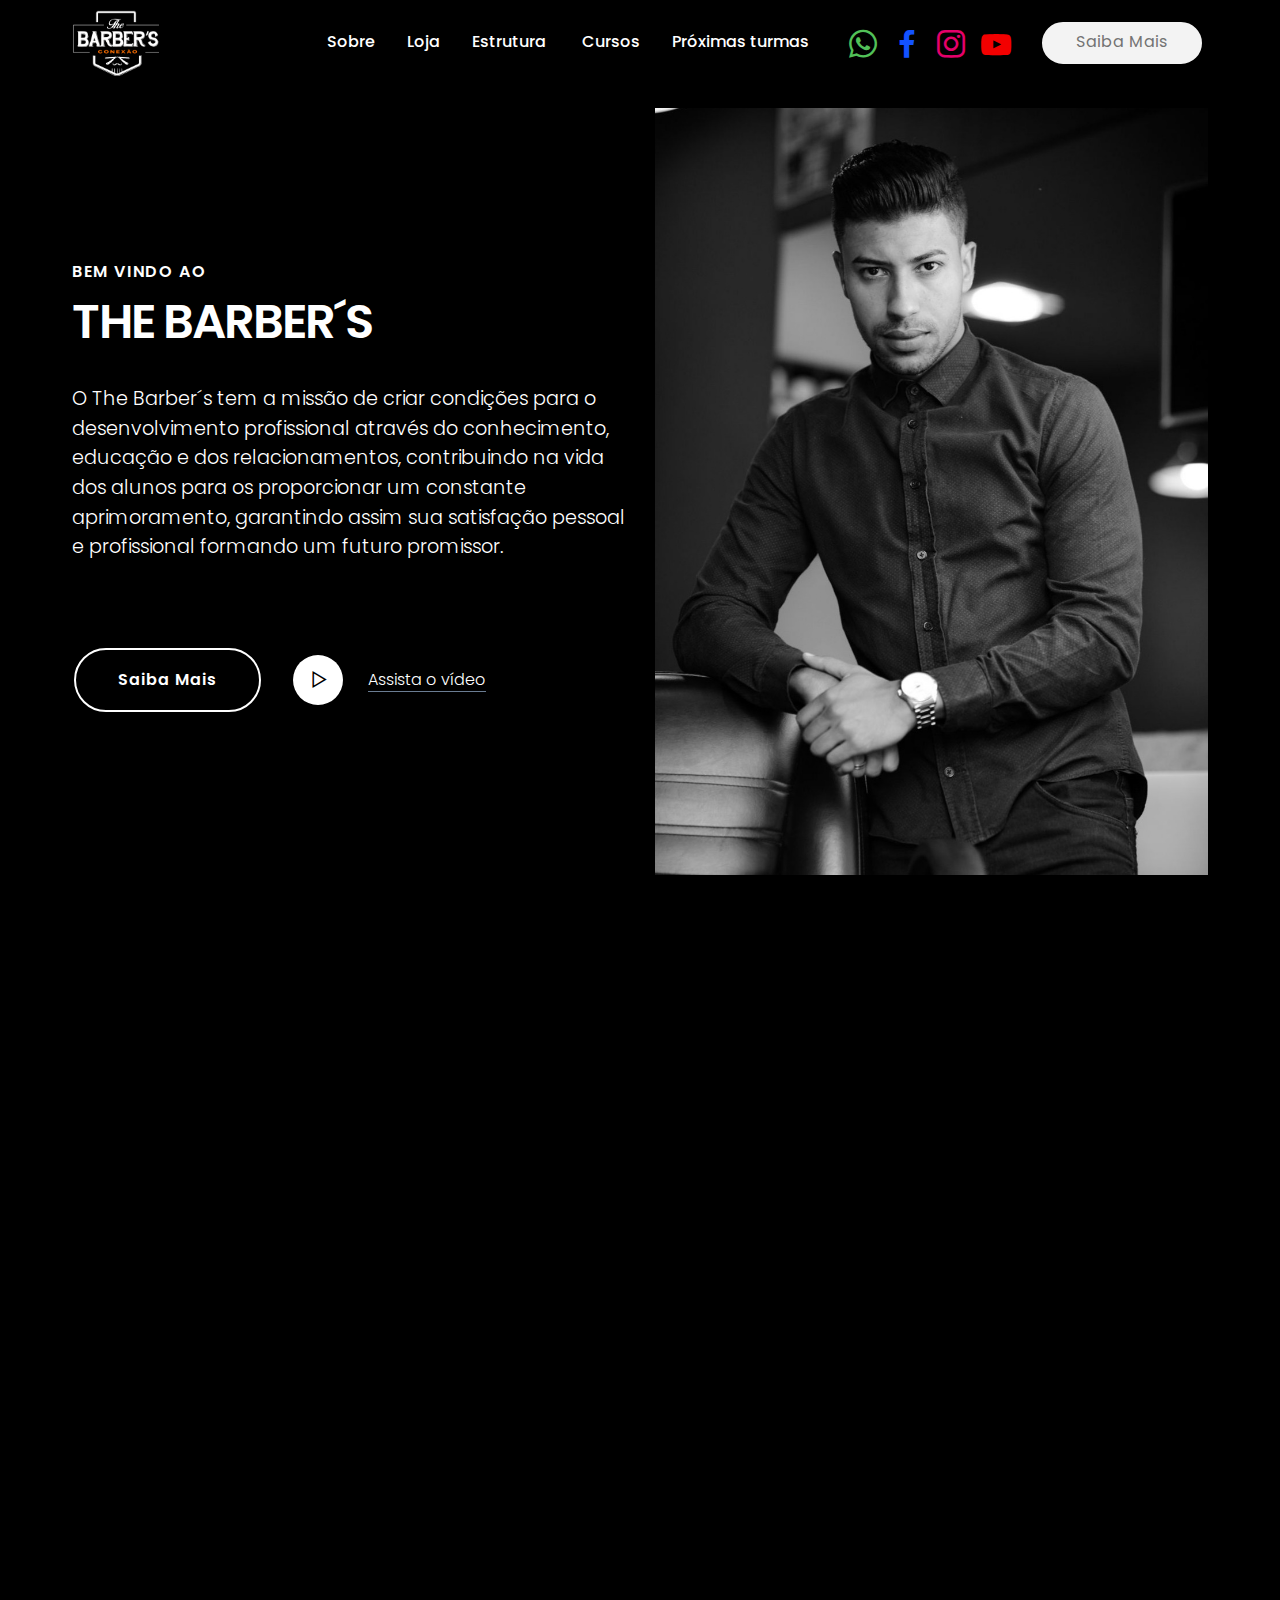
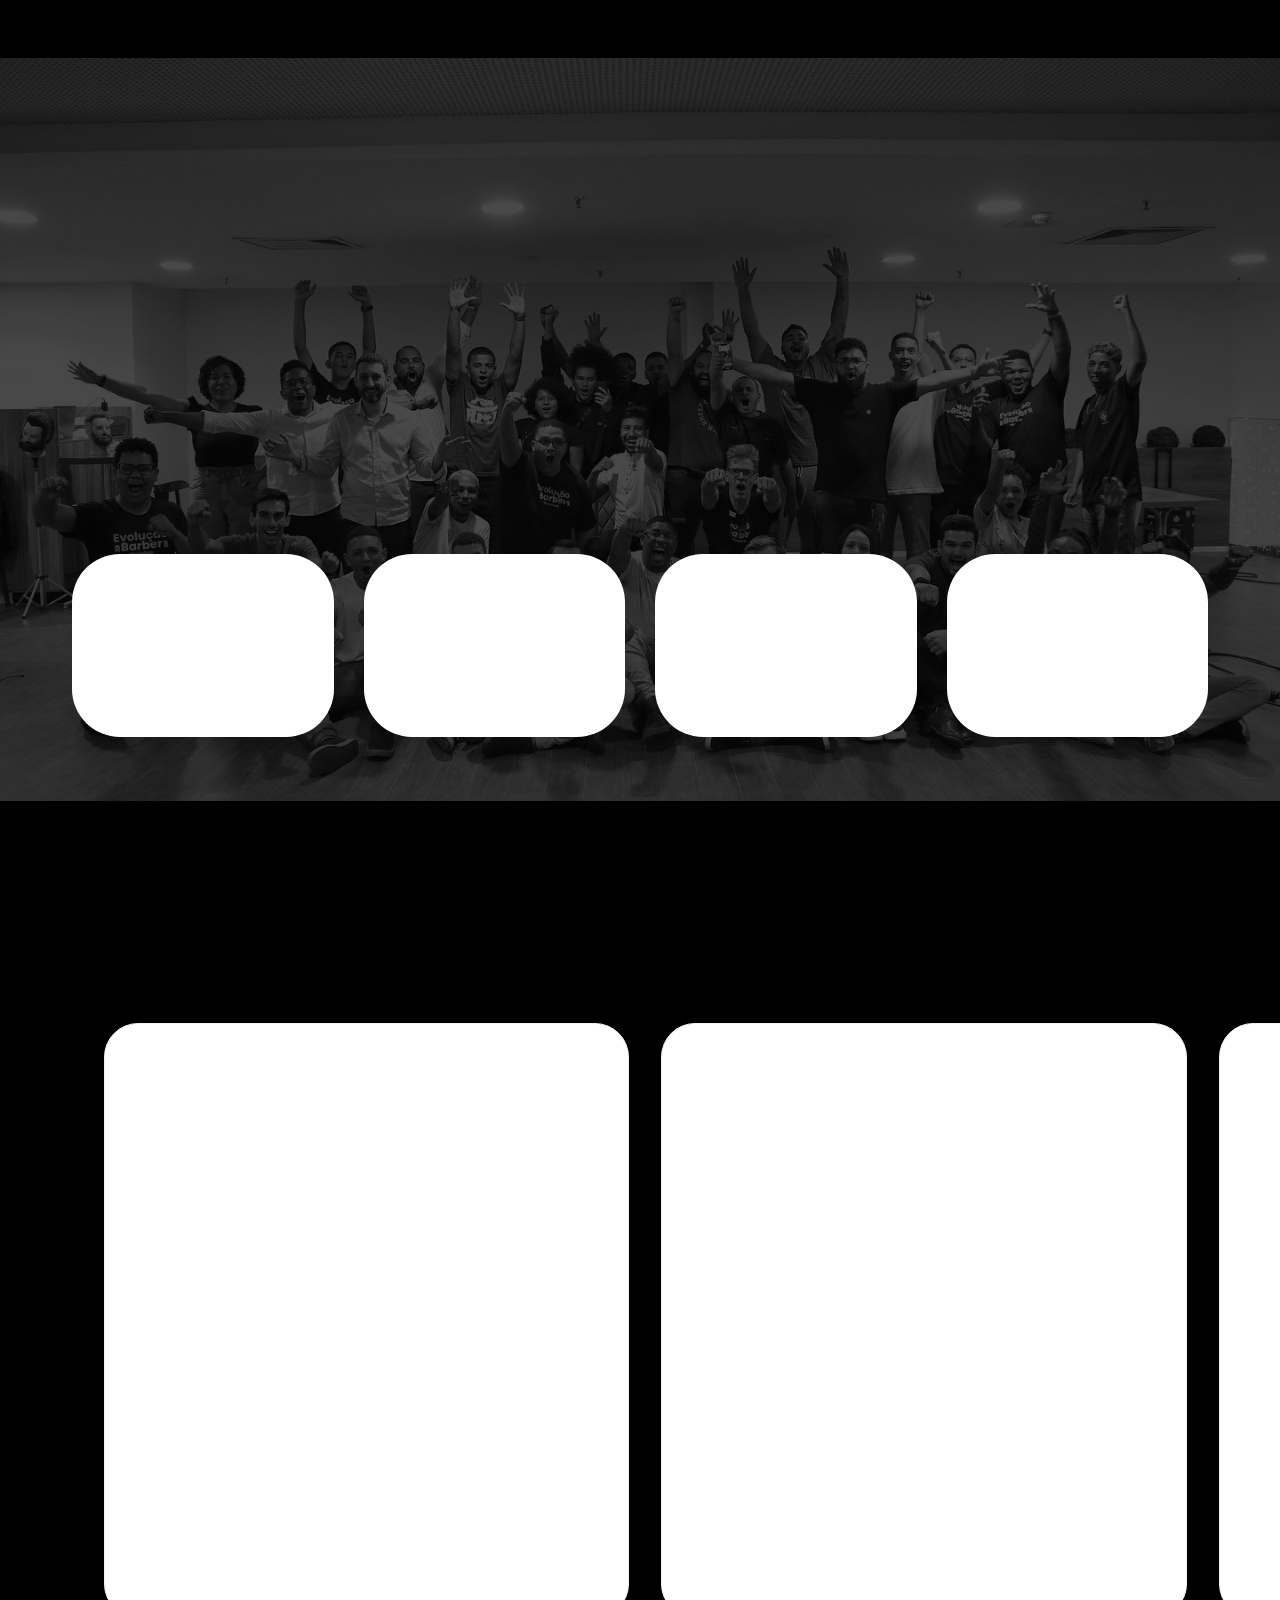
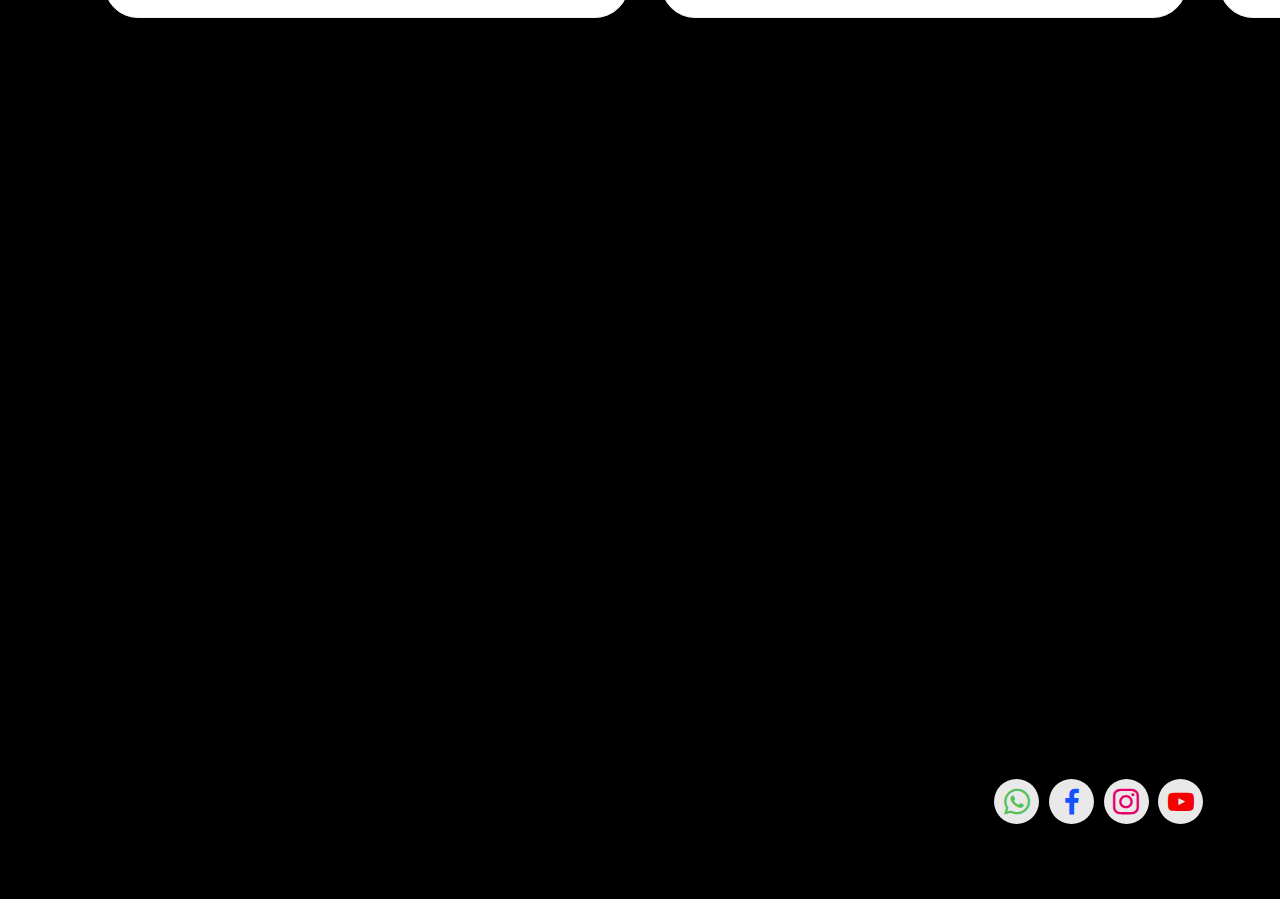
==== commit 2d9008e9: "Add files via upload" ====
--- a/page1.html
+++ b/page1.html
@@ -23,8 +23,8 @@
   <link rel="stylesheet" href="assets/bootstrap/css/bootstrap-grid.min.css">
   <link rel="stylesheet" href="assets/bootstrap/css/bootstrap-reboot.min.css">
   <link rel="stylesheet" href="assets/animatecss/animate.min.css">
-    <link rel="stylesheet" href="assets/popup-overlay-plugin/style.css">
-  <link rel="stylesheet" href="assets/dropdown/css/style.css">
+  <link rel="stylesheet" href="assets/popup-overlay-plugin/style.css">
+    <link rel="stylesheet" href="assets/dropdown/css/style.css">
   <link rel="stylesheet" href="assets/socicon/css/styles.css">
   <link rel="stylesheet" href="assets/theme/css/style.css">
   <link rel="preload" href="https://fonts.googleapis.com/css?family=Poppins:100,100i,200,200i,300,300i,400,400i,500,500i,600,600i,700,700i,800,800i,900,900i&display=swap" as="style" onload="this.onload=null;this.rel='stylesheet'">
@@ -38,7 +38,52 @@
 </head>
 <body>
   
-  <section class="header1 firmm4_header1 cid-tq0Q5koAk8" id="header1-3v">
+  <section data-bs-version="5.1" class="menu menu1 cid-tpUXzAOGYc" once="menu" id="menu01-26">
+    
+    <nav class="navbar navbar-dropdown navbar-fixed-top navbar-expand-lg">
+        <div class="container">
+            <div class="navbar-brand">
+                <span class="navbar-logo">
+                    <a href="index.html">
+                        <img src="assets/images/8324614-138x138.png" alt="" style="height: 4.1rem;">
+                    </a>
+                </span>
+                
+            </div>
+            <button class="navbar-toggler" type="button" data-toggle="collapse" data-bs-toggle="collapse" data-target="#navbarSupportedContent" data-bs-target="#navbarSupportedContent" aria-controls="navbarNavAltMarkup" aria-expanded="false" aria-label="Toggle navigation">
+                <div class="hamburger">
+                    <span></span>
+                    <span></span>
+                    <span></span>
+                    <span></span>
+                </div>
+            </button>
+            <div class="collapse navbar-collapse" id="navbarSupportedContent">
+                <ul class="navbar-nav nav-dropdown" data-app-modern-menu="true"><li class="nav-item"><a class="nav-link link text-white display-4" href="#" data-bs-toggle="dropdown" data-bs-auto-close="outside" aria-expanded="false">Sobre</a></li><li class="nav-item"><a class="nav-link link show text-white display-4" href="#" data-bs-auto-close="outside" aria-expanded="false">Loja</a></li>
+                    <li class="nav-item"><a class="nav-link link text-white text-primary display-4" href="index.html#top">Estrutura</a></li>
+                    <li class="nav-item"><a class="nav-link link text-white text-primary display-4" href="page1.html">&nbsp;Cursos</a>
+                    </li><li class="nav-item"><a class="nav-link link text-white text-primary display-4" href="index.html">Próximas turmas</a></li></ul>
+                <div class="icons-menu">
+                    
+                        <span class="p-2 mbr-iconfont socicon-whatsapp socicon" style="color: rgb(82, 193, 88); fill: rgb(82, 193, 88); font-size: 28px;"></span>
+                    
+                    
+                        <span class="p-2 mbr-iconfont socicon-facebook socicon" style="font-size: 28px; color: rgb(19, 82, 255); fill: rgb(19, 82, 255);"></span>
+                    
+                    
+                        <span class="p-2 mbr-iconfont socicon-instagram socicon" style="font-size: 28px; color: rgb(229, 0, 106); fill: rgb(229, 0, 106);"></span>
+                    
+                    
+                        <span class="p-2 mbr-iconfont socicon-youtube socicon" style="color: rgb(243, 0, 0); fill: rgb(243, 0, 0); font-size: 30px;"></span>
+                    
+                </div>
+                <div class="navbar-buttons mbr-section-btn"><a class="btn btn-sm btn-white display-4" href="#">Saiba Mais</a></div>
+            </div>
+        </div>
+    </nav>
+</section>
+
+<section class="header1 firmm4_header1 cid-tq0Q5koAk8" id="header1-3v">
 
     
 
@@ -59,7 +104,7 @@
                             <div class="mbr-media show-modal">
                                 <span class="mobi-mbri mobi-mbri-play mbr-iconfont mbr-iconfont-btn"></span>
                             </div>
-                            <p class="popup__text mbr-fonts-style display-4">Watch Video</p>
+                            <p class="popup__text mbr-fonts-style display-4">Assista o vídeo</p>
                         </div>
                         <div>
                     </div>
@@ -104,7 +149,7 @@
 			</div>
 			<div class="col-lg-6 col-12 col-md-8 slider__block">
 				<div class="container">
-					<div class="carousel slide" role="listbox" data-pause="true" data-keyboard="false" data-ride="false" data-interval="false">
+					<div class="carousel slide" role="listbox" data-pause="true" data-keyboard="false" data-ride="carousel" data-interval="5000">
 						<ol class="carousel-indicators">
 							<li data-slide-to="0" class="active"></li>
 							<li data-slide-to="1"></li>
@@ -236,51 +281,6 @@
     </div>
 </section>
 
-<section data-bs-version="5.1" class="menu menu1 cid-tpUXzAOGYc" once="menu" id="menu01-26">
-    
-    <nav class="navbar navbar-dropdown navbar-fixed-top navbar-expand-lg">
-        <div class="container">
-            <div class="navbar-brand">
-                <span class="navbar-logo">
-                    <a href="index.html">
-                        <img src="assets/images/8324614-138x138.png" alt="" style="height: 4.1rem;">
-                    </a>
-                </span>
-                
-            </div>
-            <button class="navbar-toggler" type="button" data-toggle="collapse" data-bs-toggle="collapse" data-target="#navbarSupportedContent" data-bs-target="#navbarSupportedContent" aria-controls="navbarNavAltMarkup" aria-expanded="false" aria-label="Toggle navigation">
-                <div class="hamburger">
-                    <span></span>
-                    <span></span>
-                    <span></span>
-                    <span></span>
-                </div>
-            </button>
-            <div class="collapse navbar-collapse" id="navbarSupportedContent">
-                <ul class="navbar-nav nav-dropdown" data-app-modern-menu="true"><li class="nav-item"><a class="nav-link link text-white display-4" href="#" data-bs-toggle="dropdown" data-bs-auto-close="outside" aria-expanded="false">Sobre</a></li><li class="nav-item"><a class="nav-link link show text-white display-4" href="#" data-bs-auto-close="outside" aria-expanded="false">Loja</a></li>
-                    <li class="nav-item"><a class="nav-link link text-white text-primary display-4" href="index.html#top">Estrutura</a></li>
-                    <li class="nav-item"><a class="nav-link link text-white text-primary display-4" href="page1.html">&nbsp;Cursos</a>
-                    </li><li class="nav-item"><a class="nav-link link text-white text-primary display-4" href="index.html">Próximas turmas</a></li></ul>
-                <div class="icons-menu">
-                    
-                        <span class="p-2 mbr-iconfont socicon-whatsapp socicon" style="color: rgb(82, 193, 88); fill: rgb(82, 193, 88); font-size: 28px;"></span>
-                    
-                    
-                        <span class="p-2 mbr-iconfont socicon-facebook socicon" style="font-size: 28px; color: rgb(19, 82, 255); fill: rgb(19, 82, 255);"></span>
-                    
-                    
-                        <span class="p-2 mbr-iconfont socicon-instagram socicon" style="font-size: 28px; color: rgb(229, 0, 106); fill: rgb(229, 0, 106);"></span>
-                    
-                    
-                        <span class="p-2 mbr-iconfont socicon-youtube socicon" style="color: rgb(243, 0, 0); fill: rgb(243, 0, 0); font-size: 30px;"></span>
-                    
-                </div>
-                <div class="navbar-buttons mbr-section-btn"><a class="btn btn-sm btn-white display-4" href="#">Saiba Mais</a></div>
-            </div>
-        </div>
-    </nav>
-</section>
-
 <section data-bs-version="5.1" class="slider1 mbr-embla cid-tq0DF3ybQV" id="slider1-3a">
     
 
--- a/assets/mobirise/css/mbr-additional.css
+++ b/assets/mobirise/css/mbr-additional.css
@@ -1611,7 +1611,7 @@
   color: #ffffff;
 }
 .cid-tq0MWwdfXC {
-  padding-top: 2rem;
+  padding-top: 1rem;
   padding-bottom: 1rem;
   overflow: hidden;
   background-color: #000000;
--- a/assets/mobirise/css/mbr-additional.css
+++ b/assets/mobirise/css/mbr-additional.css
@@ -1611,7 +1611,7 @@
   color: #ffffff;
 }
 .cid-tq0MWwdfXC {
-  padding-top: 2rem;
+  padding-top: 1rem;
   padding-bottom: 1rem;
   overflow: hidden;
   background-color: #000000;
